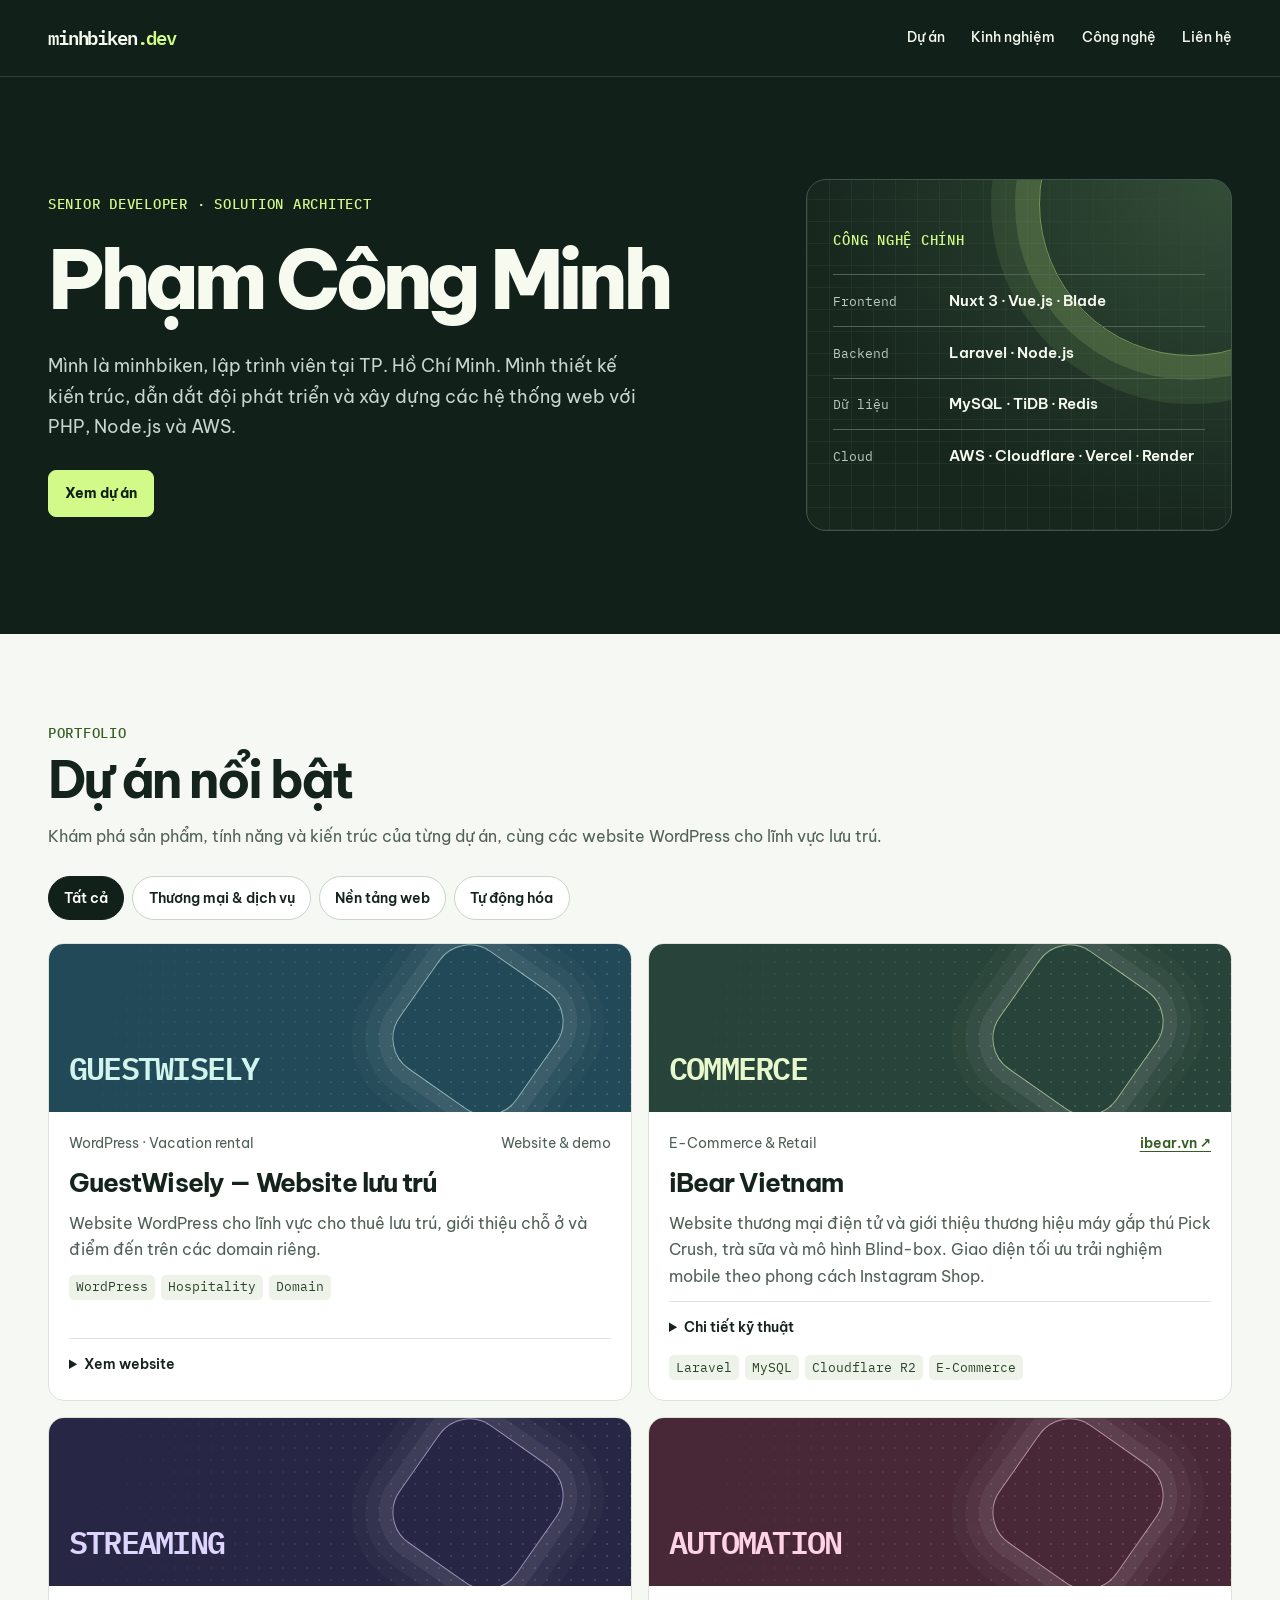
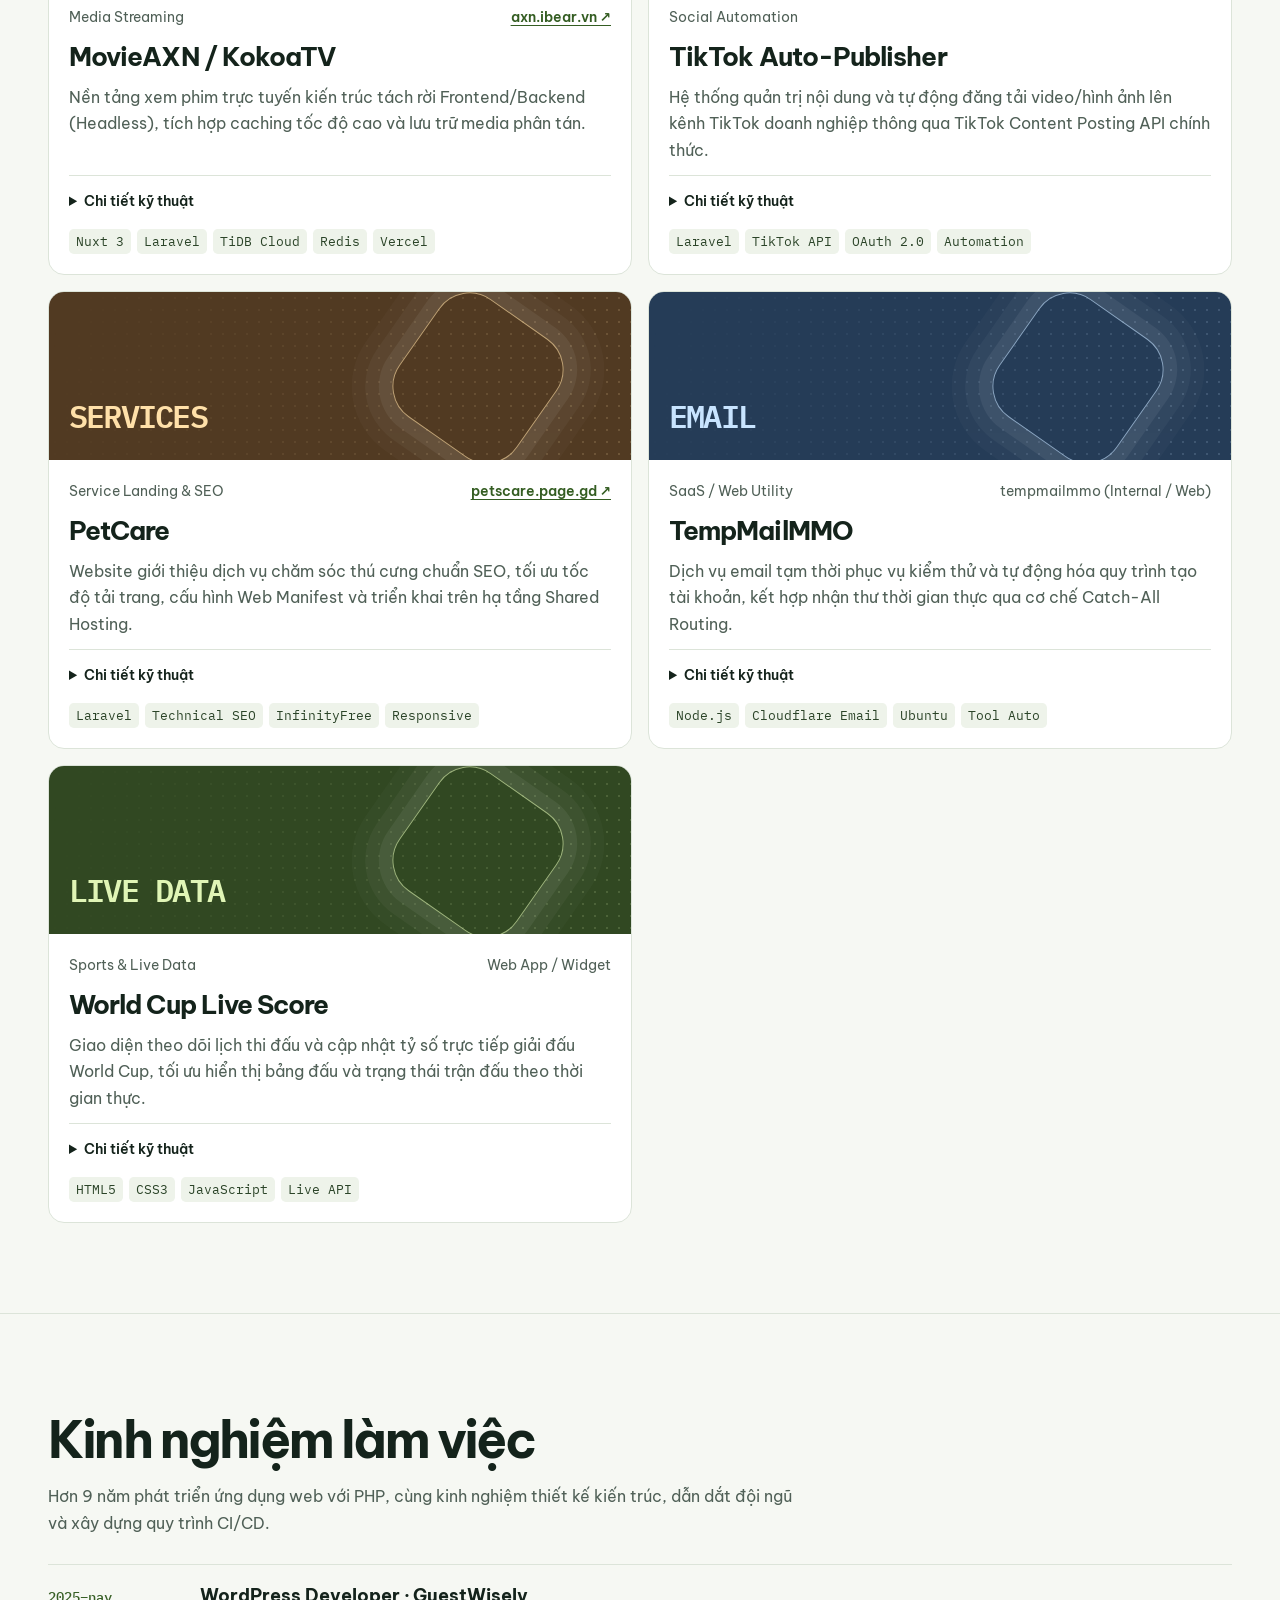
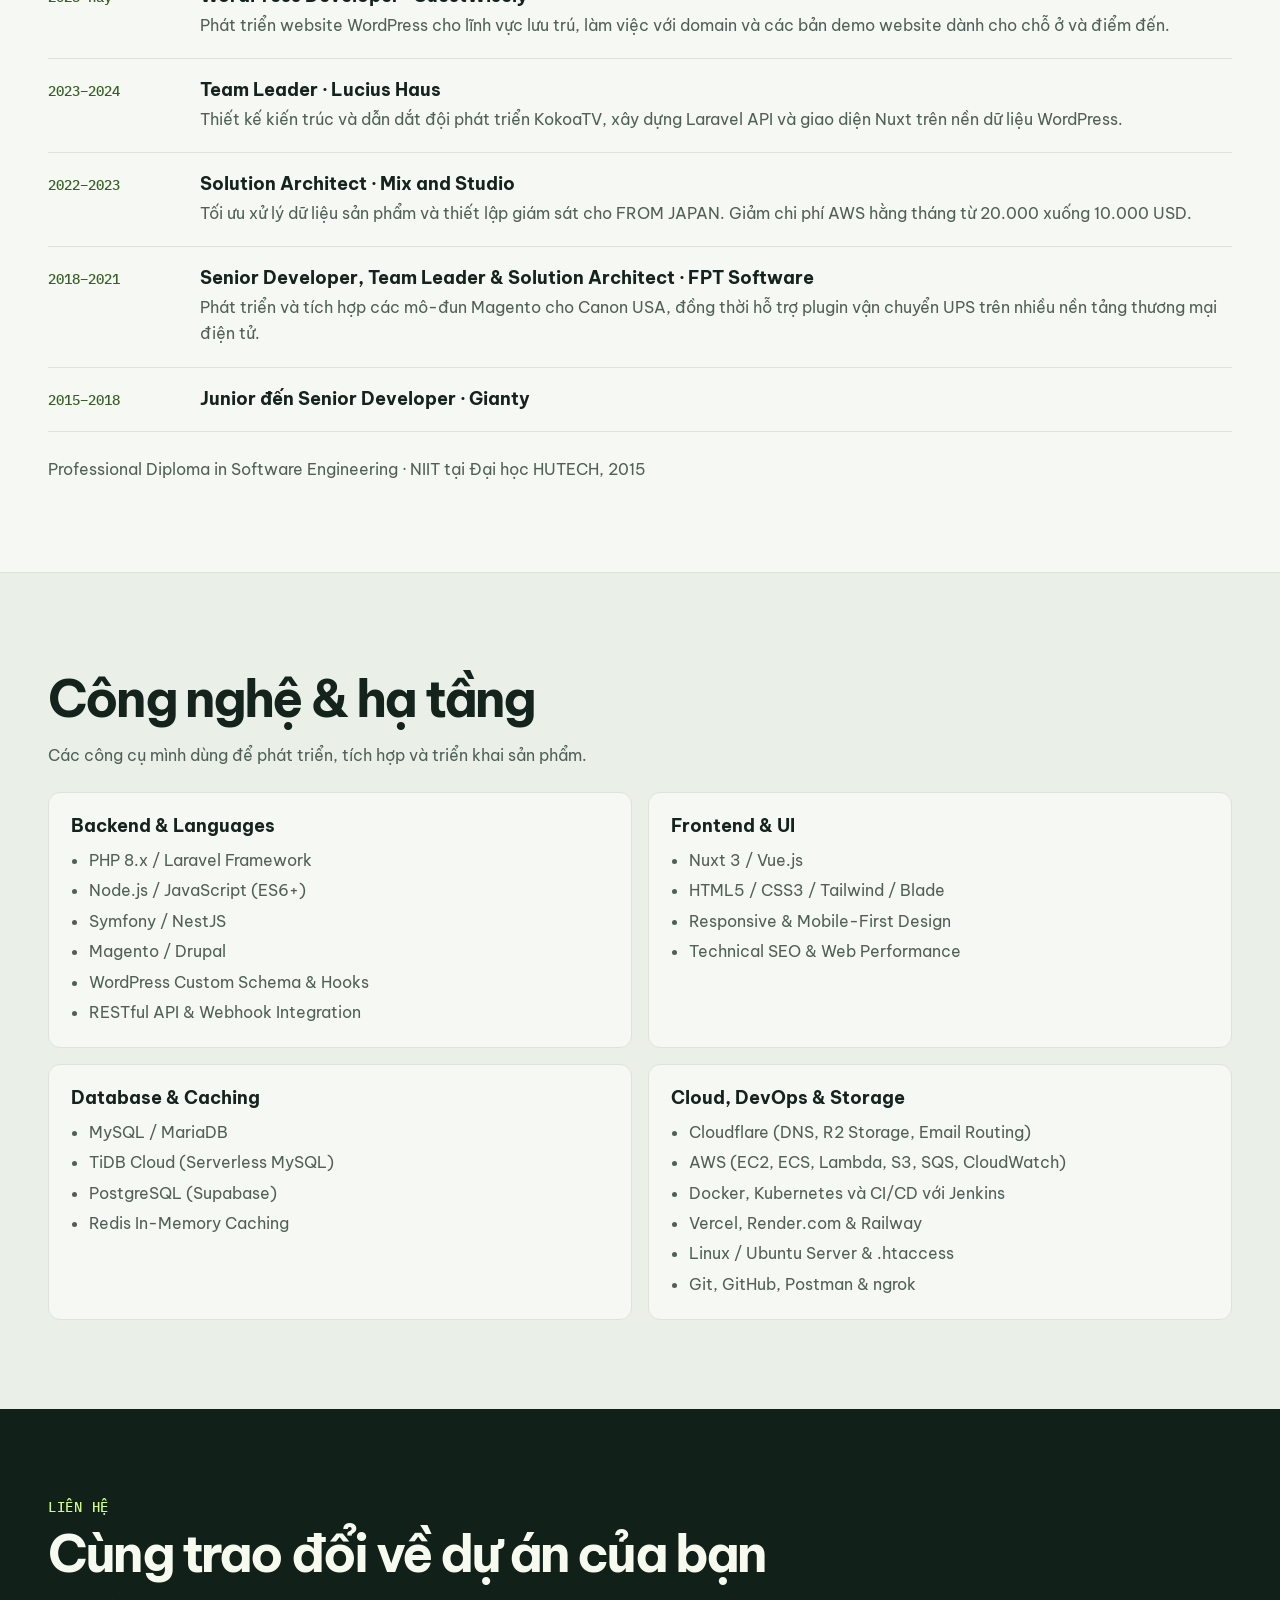
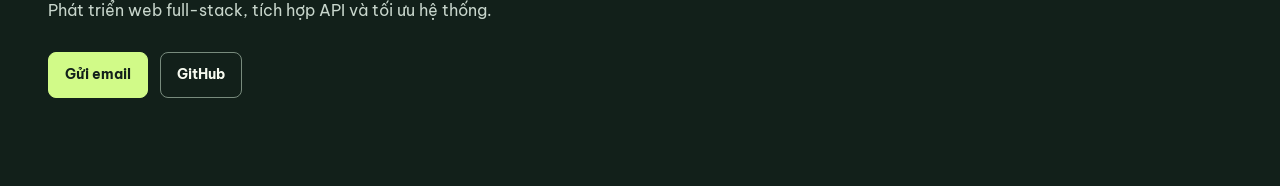
==== index.html @ c3be3b4d "Update portfolio content and project links" ====
<!doctype html>
<html lang="vi">
<head>
  <meta charset="utf-8">
  <meta name="viewport" content="width=device-width, initial-scale=1">
  <meta name="description" content="Portfolio và CV của Phạm Công Minh, Senior Developer và Solution Architect tại TP. Hồ Chí Minh.">
  <meta name="theme-color" content="#12201a">
  <title>Phạm Công Minh — Senior Developer &amp; Solution Architect</title>
  <link rel="preconnect" href="https://fonts.googleapis.com">
  <link rel="preconnect" href="https://fonts.gstatic.com" crossorigin>
  <link href="https://fonts.googleapis.com/css2?family=Be+Vietnam+Pro:wght@400;500;600;700;800&amp;family=IBM+Plex+Mono:wght@400;500;600&amp;display=swap" rel="stylesheet">
  <style>
    :root {
      color-scheme: light;
      --ink: #14231b;
      --muted: #506057;
      --paper: #f6f8f3;
      --line: #dce4d9;
      --dark: #12201a;
      --accent: #d1fa88;
      --mono: "IBM Plex Mono", monospace;
    }
    *, *::before, *::after { box-sizing: border-box; }
    body { margin: 0; color: var(--ink); background: var(--paper); font: 1rem/1.65 "Be Vietnam Pro", system-ui, sans-serif; }
    a { color: inherit; text-underline-offset: .25em; }
    a:hover { text-decoration-thickness: 2px; }
    :focus-visible { outline: 3px solid #477917; outline-offset: 4px; }
    [hidden] { display: none !important; }
    h1, h2, h3, p { margin: 0; }
    h1, h2, h3 { line-height: 1.18; }
    .wrap { width: min(100% - 3rem, 74rem); margin-inline: auto; }
    .skip { position: absolute; z-index: 3; top: .5rem; left: .5rem; padding: .6rem 1rem; background: white; transform: translateY(-160%); }
    .skip:focus { transform: none; }
    .site-header, .hero, .footer { color: #f6faef; background: var(--dark); }
    .site-header { border-bottom: 1px solid #304138; }
    .nav-row, nav, .actions { display: flex; align-items: center; gap: .75rem 1.65rem; flex-wrap: wrap; }
    .nav-row { justify-content: space-between; min-height: 4.75rem; padding-block: .7rem; }
    .brand { font: 600 1.2rem var(--mono); text-decoration: none; letter-spacing: -.06em; }
    .brand span, .eyebrow, .hero h1 em { color: var(--accent); }
    nav a { font-size: .9rem; font-weight: 500; text-decoration: none; }
    nav a:hover { color: var(--accent); }
    .hero-grid { display: grid; grid-template-columns: minmax(0, 1.25fr) minmax(0, .75fr); gap: 3rem; align-items: center; padding-block: clamp(4rem, 8vw, 7.5rem); }
    .eyebrow, .section-kicker { font: 500 .85rem/1.5 var(--mono); letter-spacing: .055em; text-transform: uppercase; }
    h1 { margin: 1rem 0 1.5rem; font-size: clamp(2.8rem, 6.4vw, 5.4rem); letter-spacing: -.065em; font-weight: 800; }
    .hero h1 em { font-style: normal; }
    .intro { max-width: 37rem; color: #c8d6cc; font-size: clamp(1rem, 2vw, 1.15rem); }
    .actions { margin-top: 1.75rem; gap: .75rem; }
    .button { display: inline-flex; align-items: center; min-height: 2.9rem; padding: .55rem 1rem; border: 1px solid #788b7d; border-radius: .5rem; font-size: .9rem; font-weight: 700; text-decoration: none; }
    .button:hover { border-color: var(--accent); color: var(--accent); }
    .button.primary { background: var(--accent); border-color: var(--accent); color: var(--dark); }
    .button.primary:hover { background: #e2ffaf; }
    .system { position: relative; overflow: hidden; display: grid; align-content: center; min-height: 22rem; padding: 1.65rem; border: 1px solid #42554a; border-radius: 1.25rem; background: radial-gradient(ellipse at 100% 0%, #334d38, transparent 70%), repeating-linear-gradient(0deg, #34473c55 0 1px, transparent 1px 22px), repeating-linear-gradient(90deg, #34473c55 0 1px, transparent 1px 22px), #17271e; }
    .system::before { content: ""; position: absolute; width: 19rem; height: 19rem; top: -8rem; right: -7rem; border: 1px solid #cffa8877; border-radius: 50%; box-shadow: 0 0 0 1.5rem #cffa8821, 0 0 0 3rem #cffa8815; }
    .system > * { position: relative; }
    .system dl { margin: 1.5rem 0 0; }
    .system dl div { display: grid; grid-template-columns: 6.5rem 1fr; gap: .75rem; padding: .8rem 0; border-top: 1px solid #526458; align-items: baseline; }
    .system dt { color: #b8cbbd; font: .82rem var(--mono); }
    .system dd { margin: 0; font-weight: 600; font-size: .95rem; }
    .section { padding-block: clamp(3.75rem, 7vw, 6.25rem); }
    .section-kicker { color: #375f25; }
    h2 { margin: .4rem 0 .8rem; font-size: clamp(2rem, 4vw, 3.5rem); letter-spacing: -.055em; }
    .section-intro, .project-desc { color: var(--muted); }
    .filters { display: flex; gap: .5rem; flex-wrap: wrap; margin: 1.65rem 0 1.45rem; }
    .filters button { min-height: 2.75rem; font-family: inherit; font-size: .875rem; font-weight: 600; padding: .5rem .95rem; background: #fff; color: var(--ink); border: 1px solid #c9d5c6; border-radius: 99rem; cursor: pointer; }
    .filters button:hover { border-color: #477917; }
    .filters button[aria-pressed="true"] { background: var(--dark); border-color: var(--dark); color: white; }
    .projects-grid, .stack-grid { display: grid; grid-template-columns: repeat(2, minmax(0, 1fr)); gap: 1rem; }
    .project-card { display: flex; flex-direction: column; overflow: hidden; border: 1px solid var(--line); border-radius: 1rem; background: #fff; }
    .project-cover { position: relative; display: flex; align-items: end; isolation: isolate; overflow: hidden; min-height: clamp(6rem, 14vw, 10.5rem); padding: 1.25rem; color: var(--cover-text, #e7f8cd); background: var(--cover-bg, #284339); }
    .project-cover::before { content: ""; position: absolute; z-index: -1; inset: 0; opacity: .17; background-image: radial-gradient(currentColor 1px, transparent 1px); background-size: 12px 12px; mask-image: linear-gradient(100deg, transparent, black); }
    .project-cover span { font: 600 clamp(1.1rem, 3vw, 2rem) var(--mono); letter-spacing: -.055em; }
    .project-cover i { position: absolute; z-index: -1; top: 8%; right: 14%; width: 9em; aspect-ratio: 1; opacity: .62; border: 1px solid currentColor; border-radius: 26%; transform: rotate(35deg); box-shadow: 0 0 0 .85rem #ffffff19, 0 0 0 1.7rem #ffffff10, 0 0 0 2.55rem #ffffff0a; }
    .cover-2 { --cover-bg: #272644; --cover-text: #ded5ff; }
    .cover-3 { --cover-bg: #174b4d; --cover-text: #c0f3ee; }
    .cover-4 { --cover-bg: #482837; --cover-text: #ffd3e4; }
    .cover-5 { --cover-bg: #513a22; --cover-text: #ffe0a9; }
    .cover-6 { --cover-bg: #253c57; --cover-text: #c8e4ff; }
    .cover-7 { --cover-bg: #314822; --cover-text: #e0f5b6; }
    .cover-8 { --cover-bg: #224957; --cover-text: #d1f4ed; }
    .project-body { display: flex; flex-direction: column; align-items: start; gap: .75rem; flex: 1; width: 100%; padding: 1.25rem; }
    .card-top { display: flex; flex-wrap: wrap; justify-content: space-between; gap: .35rem 1rem; width: 100%; }
    .category-tag, .domain-link, .domain-badge { font-size: .85rem; overflow-wrap: anywhere; }
    .category-tag { color: var(--muted); }
    .domain-link { color: #345d22; font-weight: 600; }
    .domain-badge { color: var(--muted); }
    .project-body h3 { font-size: clamp(1.3rem, 2.5vw, 1.65rem); letter-spacing: -.035em; }
    details { width: 100%; margin-top: auto; border-top: 1px solid var(--line); padding-top: .7rem; }
    summary { width: fit-content; padding-block: .2rem; cursor: pointer; font-size: .9rem; font-weight: 600; }
    .meta-table { margin-block: .5rem; display: grid; gap: .35rem; }
    .meta-row { display: grid; grid-template-columns: minmax(6rem, .85fr) 1.5fr; gap: .6rem; font-size: .875rem; }
    .meta-label { color: var(--muted); }
    .tech-pills { display: flex; flex-wrap: wrap; gap: .35rem; }
    .tech-pills span { border-radius: .3rem; background: #eef3ea; color: #2b4428; padding: .2rem .45rem; font: .8rem/1.45 var(--mono); }
    .stack-section { background: #eaf0e7; border-top: 1px solid var(--line); }
    .stack-grid { margin-top: 1.5rem; }
    .stack-box { background: var(--paper); border: 1px solid var(--line); border-radius: .75rem; padding: 1.35rem; }
    .stack-box h3 { font-size: 1.15rem; }
    .stack-box ul { margin: .65rem 0 0; padding-left: 1.15rem; color: var(--muted); }
    .stack-box li + li { margin-top: .25rem; }
    .experience { border-top: 1px solid var(--line); }
    .experience .section-intro { max-width: 47rem; }
    .experience-list { list-style: none; padding: 0; margin: 1.75rem 0 0; border-top: 1px solid var(--line); }
    .experience-list li { display: grid; grid-template-columns: 8rem minmax(0, 1fr); gap: .35rem 1.5rem; padding: 1.25rem 0; border-bottom: 1px solid var(--line); }
    .experience-period { color: #375f25; font: 500 .9rem/1.6 var(--mono); }
    .experience-list h3 { font-size: 1.12rem; }
    .experience-list p { margin-top: .35rem; color: var(--muted); }
    .education { margin-top: 1.5rem; color: var(--muted); }
    .footer .wrap { padding-block: clamp(3rem, 7vw, 5.5rem); }
    .footer p:not(.eyebrow) { color: #c8d6cc; }
    .footer :focus-visible, .site-header :focus-visible, .hero :focus-visible { outline-color: var(--accent); }
    .sr-only { position: absolute; width: 1px; height: 1px; padding: 0; overflow: hidden; clip-path: inset(50%); white-space: nowrap; }
    @media (max-width: 52rem) {
      .hero-grid { grid-template-columns: 1fr; gap: 2rem; }
      .system { min-height: 0; }
    }
    @media (max-width: 43rem) {
      .wrap { width: calc(100% - 2rem); }
      .projects-grid, .stack-grid { grid-template-columns: 1fr; }
      .nav-row, nav { gap: .5rem 1rem; }
      .experience-list li { grid-template-columns: 1fr; }
    }
  </style>
</head>
<body>
  <a class="skip" href="#main">Đến nội dung chính</a>
  <header class="site-header">
    <div class="wrap nav-row">
      <a class="brand" href="#top" aria-label="minhbiken.dev, đầu trang">minhbiken<span>.dev</span></a>
      <nav aria-label="Điều hướng chính">
        <a href="#projects">Dự án</a>
        <a href="#experience">Kinh nghiệm</a>
        <a href="#stack">Công nghệ</a>
        <a href="#contact">Liên hệ</a>
      </nav>
    </div>
  </header>
  <main id="main">
    <section class="hero" id="top" aria-labelledby="intro-title">
      <div class="wrap hero-grid">
        <div>
          <p class="eyebrow">Senior Developer · Solution Architect</p>
          <h1 id="intro-title">Phạm Công Minh</h1>
          <p class="intro">Mình là minhbiken, lập trình viên tại TP. Hồ Chí Minh. Mình thiết kế kiến trúc, dẫn dắt đội phát triển và xây dựng các hệ thống web với PHP, Node.js và AWS.</p>
          <div class="actions">
            <a class="button primary" href="#projects">Xem dự án</a>
          </div>
        </div>
        <aside class="system" aria-label="Công nghệ chính">
          <p class="eyebrow">Công nghệ chính</p>
          <dl>
            <div><dt>Frontend</dt><dd>Nuxt 3 · Vue.js · Blade</dd></div>
            <div><dt>Backend</dt><dd>Laravel · Node.js</dd></div>
            <div><dt>Dữ liệu</dt><dd>MySQL · TiDB · Redis</dd></div>
            <div><dt>Cloud</dt><dd>AWS · Cloudflare · Vercel · Render</dd></div>
          </dl>
        </aside>
      </div>
    </section>
    <section class="wrap section" id="projects" aria-labelledby="projects-title">
      <p class="section-kicker">Portfolio</p>
      <h2 id="projects-title">Dự án nổi bật</h2>
      <p class="section-intro">Khám phá sản phẩm, tính năng và kiến trúc của từng dự án, cùng các website WordPress cho lĩnh vực lưu trú.</p>
      <div class="filters" role="group" aria-label="Lọc dự án" hidden>
        <button type="button" data-filter="all" aria-pressed="true">Tất cả</button>
        <button type="button" data-filter="ecommerce" aria-pressed="false">Thương mại &amp; dịch vụ</button>
        <button type="button" data-filter="platform" aria-pressed="false">Nền tảng web</button>
        <button type="button" data-filter="tool" aria-pressed="false">Tự động hóa</button>
      </div>
      <p class="sr-only" role="status" id="filter-status"></p>
      <div class="projects-grid">
        <article class="project-card" data-category="platform">
          <div class="project-cover cover-8" aria-hidden="true"><span>GUESTWISELY</span><i></i></div>
          <div class="project-body">
            <div class="card-top">
              <span class="category-tag">WordPress · Vacation rental</span>
              <span class="domain-badge">Website &amp; demo</span>
            </div>
            <h3>GuestWisely — Website lưu trú</h3>
            <p class="project-desc">Website WordPress cho lĩnh vực cho thuê lưu trú, giới thiệu chỗ ở và điểm đến trên các domain riêng.</p>
            <div class="tech-pills"><span>WordPress</span><span>Hospitality</span><span>Domain</span></div>
            <details>
              <summary>Xem website</summary>
              <ul>
                <li><a href="https://caribbeanparadisehomes.com/" target="_blank" rel="noopener noreferrer">Caribbean Paradise Homes</a></li>
                <li><a href="https://demo.aurora.guestwisely.io/" target="_blank" rel="noopener noreferrer">Aurora</a></li>
                <li><a href="https://demo.laguna.guestwisely.io/" target="_blank" rel="noopener noreferrer">Laguna</a></li>
                <li><a href="https://almarinavillas.com/" target="_blank" rel="noopener noreferrer">Almarina Villas</a></li>
              </ul>
            </details>
          </div>
        </article>
<article class="project-card" data-category="ecommerce">
<div class="project-cover cover-1" aria-hidden="true"><span>COMMERCE</span><i></i></div>
<div class="project-body">
            <div class="card-top">
              <span class="category-tag">E-Commerce &amp; Retail</span>
              <a href="https://ibear.vn" target="_blank" rel="noopener" class="domain-link">
                ibear.vn ↗
              </a>
            </div>
            <h3>iBear Vietnam</h3>
            <p class="project-desc">
              Website thương mại điện tử và giới thiệu thương hiệu máy gắp thú Pick Crush, trà sữa và mô hình Blind-box. Giao diện tối ưu trải nghiệm mobile theo phong cách Instagram Shop.
            </p>
            <details><summary>Chi tiết kỹ thuật</summary><div class="meta-table">
              <div class="meta-row">
                <span class="meta-label">Ngôn ngữ / FW:</span>
                <span class="meta-val">PHP, Laravel, Blade, HTML/CSS/JS</span>
              </div>
              <div class="meta-row">
                <span class="meta-label">Database:</span>
                <span class="meta-val">MySQL</span>
              </div>
              <div class="meta-row">
                <span class="meta-label">Platform / Infra:</span>
                <span class="meta-val">Cloudflare DNS &amp; R2 Storage</span>
              </div>
            </div></details><div class="tech-pills">
              <span>Laravel</span>
              <span>MySQL</span>
              <span>Cloudflare R2</span>
              <span>E-Commerce</span>
            </div>
          </div></article>
<article class="project-card" data-category="platform">
<div class="project-cover cover-2" aria-hidden="true"><span>STREAMING</span><i></i></div>
<div class="project-body">
            <div class="card-top">
              <span class="category-tag">Media Streaming</span>
              <a href="https://axn.ibear.vn/" target="_blank" rel="noopener noreferrer" class="domain-link">
                axn.ibear.vn ↗
              </a>
            </div>
            <h3>MovieAXN / KokoaTV</h3>
            <p class="project-desc">
              Nền tảng xem phim trực tuyến kiến trúc tách rời Frontend/Backend (Headless), tích hợp caching tốc độ cao và lưu trữ media phân tán.
            </p>
            <details><summary>Chi tiết kỹ thuật</summary><div class="meta-table">
              <div class="meta-row">
                <span class="meta-label">Frontend:</span>
                <span class="meta-val">Nuxt 3 (Vue.js), Node.js</span>
              </div>
              <div class="meta-row">
                <span class="meta-label">Backend &amp; DB:</span>
                <span class="meta-val">Laravel API, TiDB Serverless MySQL, Redis</span>
              </div>
              <div class="meta-row">
                <span class="meta-label">Platform / Infra:</span>
                <span class="meta-val">Vercel, Render.com, Cloudflare R2</span>
              </div>
            </div></details><div class="tech-pills">
              <span>Nuxt 3</span>
              <span>Laravel</span>
              <span>TiDB Cloud</span>
              <span>Redis</span>
              <span>Vercel</span>
            </div>
          </div></article>
<article class="project-card" data-category="tool">
<div class="project-cover cover-4" aria-hidden="true"><span>AUTOMATION</span><i></i></div>
<div class="project-body">
            <div class="card-top">
              <span class="category-tag">Social Automation</span>
            </div>
            <h3>TikTok Auto-Publisher</h3>
            <p class="project-desc">
              Hệ thống quản trị nội dung và tự động đăng tải video/hình ảnh lên kênh TikTok doanh nghiệp thông qua TikTok Content Posting API chính thức.
            </p>
            <details><summary>Chi tiết kỹ thuật</summary><div class="meta-table">
              <div class="meta-row">
                <span class="meta-label">Ngôn ngữ / FW:</span>
                <span class="meta-val">PHP, Laravel, REST API</span>
              </div>
              <div class="meta-row">
                <span class="meta-label">Tích hợp API:</span>
                <span class="meta-val">TikTok Content Posting API, OAuth 2.0</span>
              </div>
              <div class="meta-row">
                <span class="meta-label">Platform / Infra:</span>
                <span class="meta-val">Cloudflare Subdomain &amp; R2 CDN</span>
              </div>
            </div></details><div class="tech-pills">
              <span>Laravel</span>
              <span>TikTok API</span>
              <span>OAuth 2.0</span>
              <span>Automation</span>
            </div>
          </div></article>
<article class="project-card" data-category="ecommerce">
<div class="project-cover cover-5" aria-hidden="true"><span>SERVICES</span><i></i></div>
<div class="project-body">
            <div class="card-top">
              <span class="category-tag">Service Landing &amp; SEO</span>
              <a href="https://petscare.page.gd" target="_blank" rel="noopener" class="domain-link">
                petscare.page.gd ↗
              </a>
            </div>
            <h3>PetCare</h3>
            <p class="project-desc">
              Website giới thiệu dịch vụ chăm sóc thú cưng chuẩn SEO, tối ưu tốc độ tải trang, cấu hình Web Manifest và triển khai trên hạ tầng Shared Hosting.
            </p>
            <details><summary>Chi tiết kỹ thuật</summary><div class="meta-table">
              <div class="meta-row">
                <span class="meta-label">Ngôn ngữ / FW:</span>
                <span class="meta-val">PHP, Laravel, Blade, CSS3</span>
              </div>
              <div class="meta-row">
                <span class="meta-label">Tối ưu hóa:</span>
                <span class="meta-val">Technical SEO, .htaccess Rewrite, PWA Manifest</span>
              </div>
              <div class="meta-row">
                <span class="meta-label">Platform / Infra:</span>
                <span class="meta-val">InfinityFree Hosting, Cloudflare</span>
              </div>
            </div></details><div class="tech-pills">
              <span>Laravel</span>
              <span>Technical SEO</span>
              <span>InfinityFree</span>
              <span>Responsive</span>
            </div>
          </div></article>
<article class="project-card" data-category="tool">
<div class="project-cover cover-6" aria-hidden="true"><span>EMAIL</span><i></i></div>
<div class="project-body">
            <div class="card-top">
              <span class="category-tag">SaaS / Web Utility</span>
              <span class="domain-badge">tempmailmmo (Internal / Web)</span>
            </div>
            <h3>TempMailMMO</h3>
            <p class="project-desc">
              Dịch vụ email tạm thời phục vụ kiểm thử và tự động hóa quy trình tạo tài khoản, kết hợp nhận thư thời gian thực qua cơ chế Catch-All Routing.
            </p>
            <details><summary>Chi tiết kỹ thuật</summary><div class="meta-table">
              <div class="meta-row">
                <span class="meta-label">Ngôn ngữ / FW:</span>
                <span class="meta-val">Node.js, JavaScript, HTML/CSS</span>
              </div>
              <div class="meta-row">
                <span class="meta-label">Mail Infra:</span>
                <span class="meta-val">Cloudflare Email Routing (Catch-all)</span>
              </div>
              <div class="meta-row">
                <span class="meta-label">Môi trường:</span>
                <span class="meta-val">Ubuntu Server, Automated Workers</span>
              </div>
            </div></details><div class="tech-pills">
              <span>Node.js</span>
              <span>Cloudflare Email</span>
              <span>Ubuntu</span>
              <span>Tool Auto</span>
            </div>
          </div></article>
<article class="project-card" data-category="platform">
<div class="project-cover cover-7" aria-hidden="true"><span>LIVE DATA</span><i></i></div>
<div class="project-body">
            <div class="card-top">
              <span class="category-tag">Sports &amp; Live Data</span>
              <span class="domain-badge">Web App / Widget</span>
            </div>
            <h3>World Cup Live Score</h3>
            <p class="project-desc">
              Giao diện theo dõi lịch thi đấu và cập nhật tỷ số trực tiếp giải đấu World Cup, tối ưu hiển thị bảng đấu và trạng thái trận đấu theo thời gian thực.
            </p>
            <details><summary>Chi tiết kỹ thuật</summary><div class="meta-table">
              <div class="meta-row">
                <span class="meta-label">Ngôn ngữ / FW:</span>
                <span class="meta-val">HTML5, CSS3, Vanilla JavaScript</span>
              </div>
              <div class="meta-row">
                <span class="meta-label">Dữ liệu:</span>
                <span class="meta-val">RESTful Sports API, Local JSON Fallback</span>
              </div>
              <div class="meta-row">
                <span class="meta-label">Platform / Infra:</span>
                <span class="meta-val">Static Edge Hosting (Vercel / Cloudflare)</span>
              </div>
            </div></details><div class="tech-pills">
              <span>HTML5</span>
              <span>CSS3</span>
              <span>JavaScript</span>
              <span>Live API</span>
            </div>
          </div></article>
      </div>
    </section>
    <section class="experience" id="experience" aria-labelledby="experience-title">
      <div class="wrap section">
        <h2 id="experience-title">Kinh nghiệm làm việc</h2>
        <p class="section-intro">Hơn 9 năm phát triển ứng dụng web với PHP, cùng kinh nghiệm thiết kế kiến trúc, dẫn dắt đội ngũ và xây dựng quy trình CI/CD.</p>
        <ol class="experience-list">
          <li>
            <span class="experience-period">2025–nay</span>
            <div>
              <h3>WordPress Developer · GuestWisely</h3>
              <p>Phát triển website WordPress cho lĩnh vực lưu trú, làm việc với domain và các bản demo website dành cho chỗ ở và điểm đến.</p>
            </div>
          </li>
          <li>
            <span class="experience-period">2023–2024</span>
            <div>
              <h3>Team Leader · Lucius Haus</h3>
              <p>Thiết kế kiến trúc và dẫn dắt đội phát triển KokoaTV, xây dựng Laravel API và giao diện Nuxt trên nền dữ liệu WordPress.</p>
            </div>
          </li>
          <li>
            <span class="experience-period">2022–2023</span>
            <div>
              <h3>Solution Architect · Mix and Studio</h3>
              <p>Tối ưu xử lý dữ liệu sản phẩm và thiết lập giám sát cho FROM JAPAN. Giảm chi phí AWS hằng tháng từ 20.000 xuống 10.000 USD.</p>
            </div>
          </li>
          <li>
            <span class="experience-period">2018–2021</span>
            <div>
              <h3>Senior Developer, Team Leader &amp; Solution Architect · FPT Software</h3>
              <p>Phát triển và tích hợp các mô-đun Magento cho Canon USA, đồng thời hỗ trợ plugin vận chuyển UPS trên nhiều nền tảng thương mại điện tử.</p>
            </div>
          </li>
          <li>
            <span class="experience-period">2015–2018</span>
            <div>
              <h3>Junior đến Senior Developer · Gianty</h3>
            </div>
          </li>
        </ol>
        <p class="education">Professional Diploma in Software Engineering · NIIT tại Đại học HUTECH, 2015</p>
      </div>
    </section>
    <section class="section stack-section" id="stack" aria-labelledby="stack-title">
      <div class="wrap">
        <h2 id="stack-title">Công nghệ &amp; hạ tầng</h2>
        <p class="section-intro">Các công cụ mình dùng để phát triển, tích hợp và triển khai sản phẩm.</p>
<div class="stack-grid">
        <div class="stack-box">
          <h3>Backend &amp; Languages</h3>
          <ul>
            <li>PHP 8.x / Laravel Framework</li>
            <li>Node.js / JavaScript (ES6+)</li>
            <li>Symfony / NestJS</li>
            <li>Magento / Drupal</li>
            <li>WordPress Custom Schema &amp; Hooks</li>
            <li>RESTful API &amp; Webhook Integration</li>
          </ul>
        </div>

        <div class="stack-box">
          <h3>Frontend &amp; UI</h3>
          <ul>
            <li>Nuxt 3 / Vue.js</li>
            <li>HTML5 / CSS3 / Tailwind / Blade</li>
            <li>Responsive &amp; Mobile-First Design</li>
            <li>Technical SEO &amp; Web Performance</li>
          </ul>
        </div>

        <div class="stack-box">
          <h3>Database &amp; Caching</h3>
          <ul>
            <li>MySQL / MariaDB</li>
            <li>TiDB Cloud (Serverless MySQL)</li>
            <li>PostgreSQL (Supabase)</li>
            <li>Redis In-Memory Caching</li>
          </ul>
        </div>

        <div class="stack-box">
          <h3>Cloud, DevOps &amp; Storage</h3>
          <ul>
            <li>Cloudflare (DNS, R2 Storage, Email Routing)</li>
            <li>AWS (EC2, ECS, Lambda, S3, SQS, CloudWatch)</li>
            <li>Docker, Kubernetes và CI/CD với Jenkins</li>
            <li>Vercel, Render.com &amp; Railway</li>
            <li>Linux / Ubuntu Server &amp; .htaccess</li>
            <li>Git, GitHub, Postman &amp; ngrok</li>
          </ul>
        </div>
      </div>
      </div>
    </section>
  </main>
  <footer class="footer" id="contact">
    <div class="wrap">
      <p class="eyebrow">Liên hệ</p>
      <h2>Cùng trao đổi về dự án của bạn</h2>
      <p>Phát triển web full-stack, tích hợp API và tối ưu hệ thống.</p>
      <div class="actions">
        <a class="button primary" href="mailto:minhbiken14@gmail.com">Gửi email</a>
        <a class="button" href="https://github.com/bikencms" target="_blank" rel="noopener">GitHub</a>
      </div>
    </div>
  </footer>
  <script>
    const filters = document.querySelector('.filters');
    const filterButtons = filters.querySelectorAll('button');
    const projects = document.querySelectorAll('.project-card');
    const filterStatus = document.querySelector('#filter-status');

    filters.hidden = false;
    filters.addEventListener('click', (event) => {
      const selected = event.target.closest('button[data-filter]');
      if (!selected) return;

      filterButtons.forEach((button) => {
        button.setAttribute('aria-pressed', String(button === selected));
      });

      let visibleCount = 0;
      projects.forEach((project) => {
        project.hidden = selected.dataset.filter !== 'all'
          && project.dataset.category !== selected.dataset.filter;
        if (!project.hidden) visibleCount += 1;
      });
      filterStatus.textContent = selected.textContent + ' — ' + visibleCount + ' dự án';
    });
  </script>
</body>
</html>
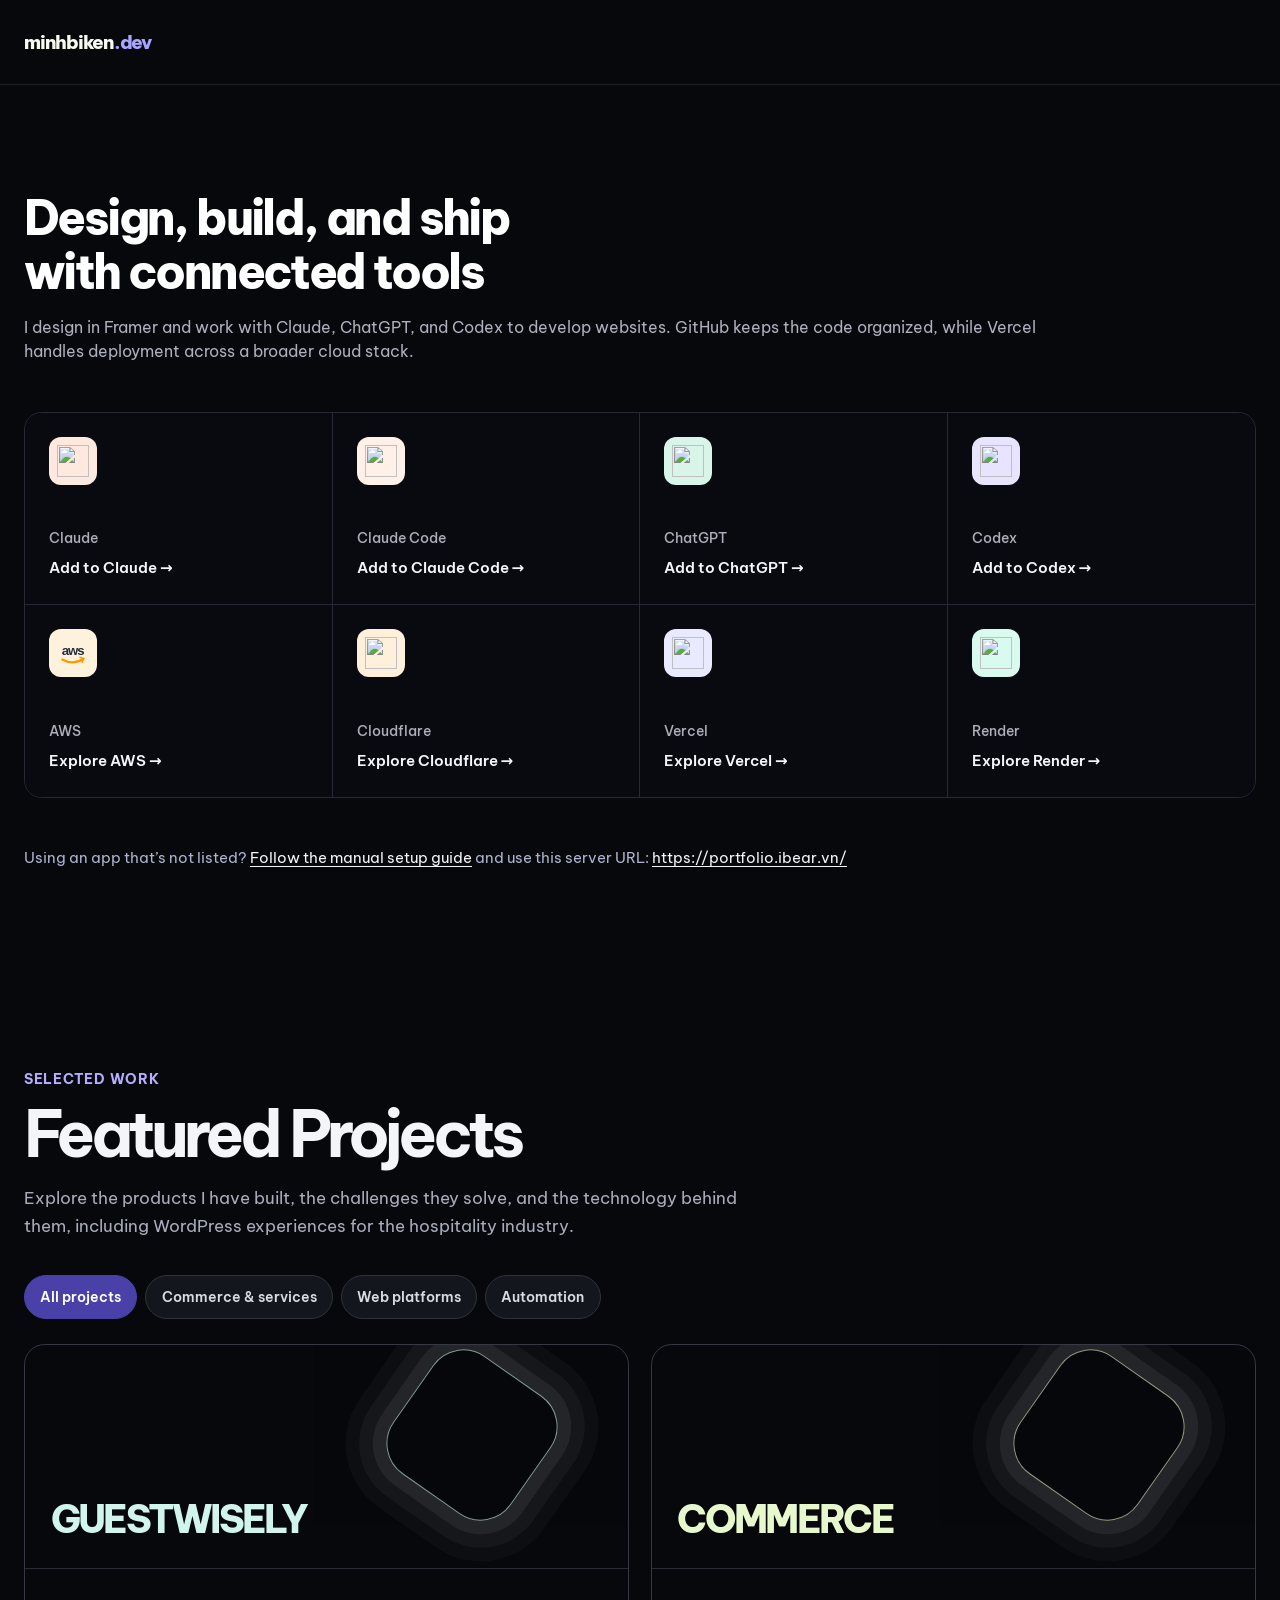
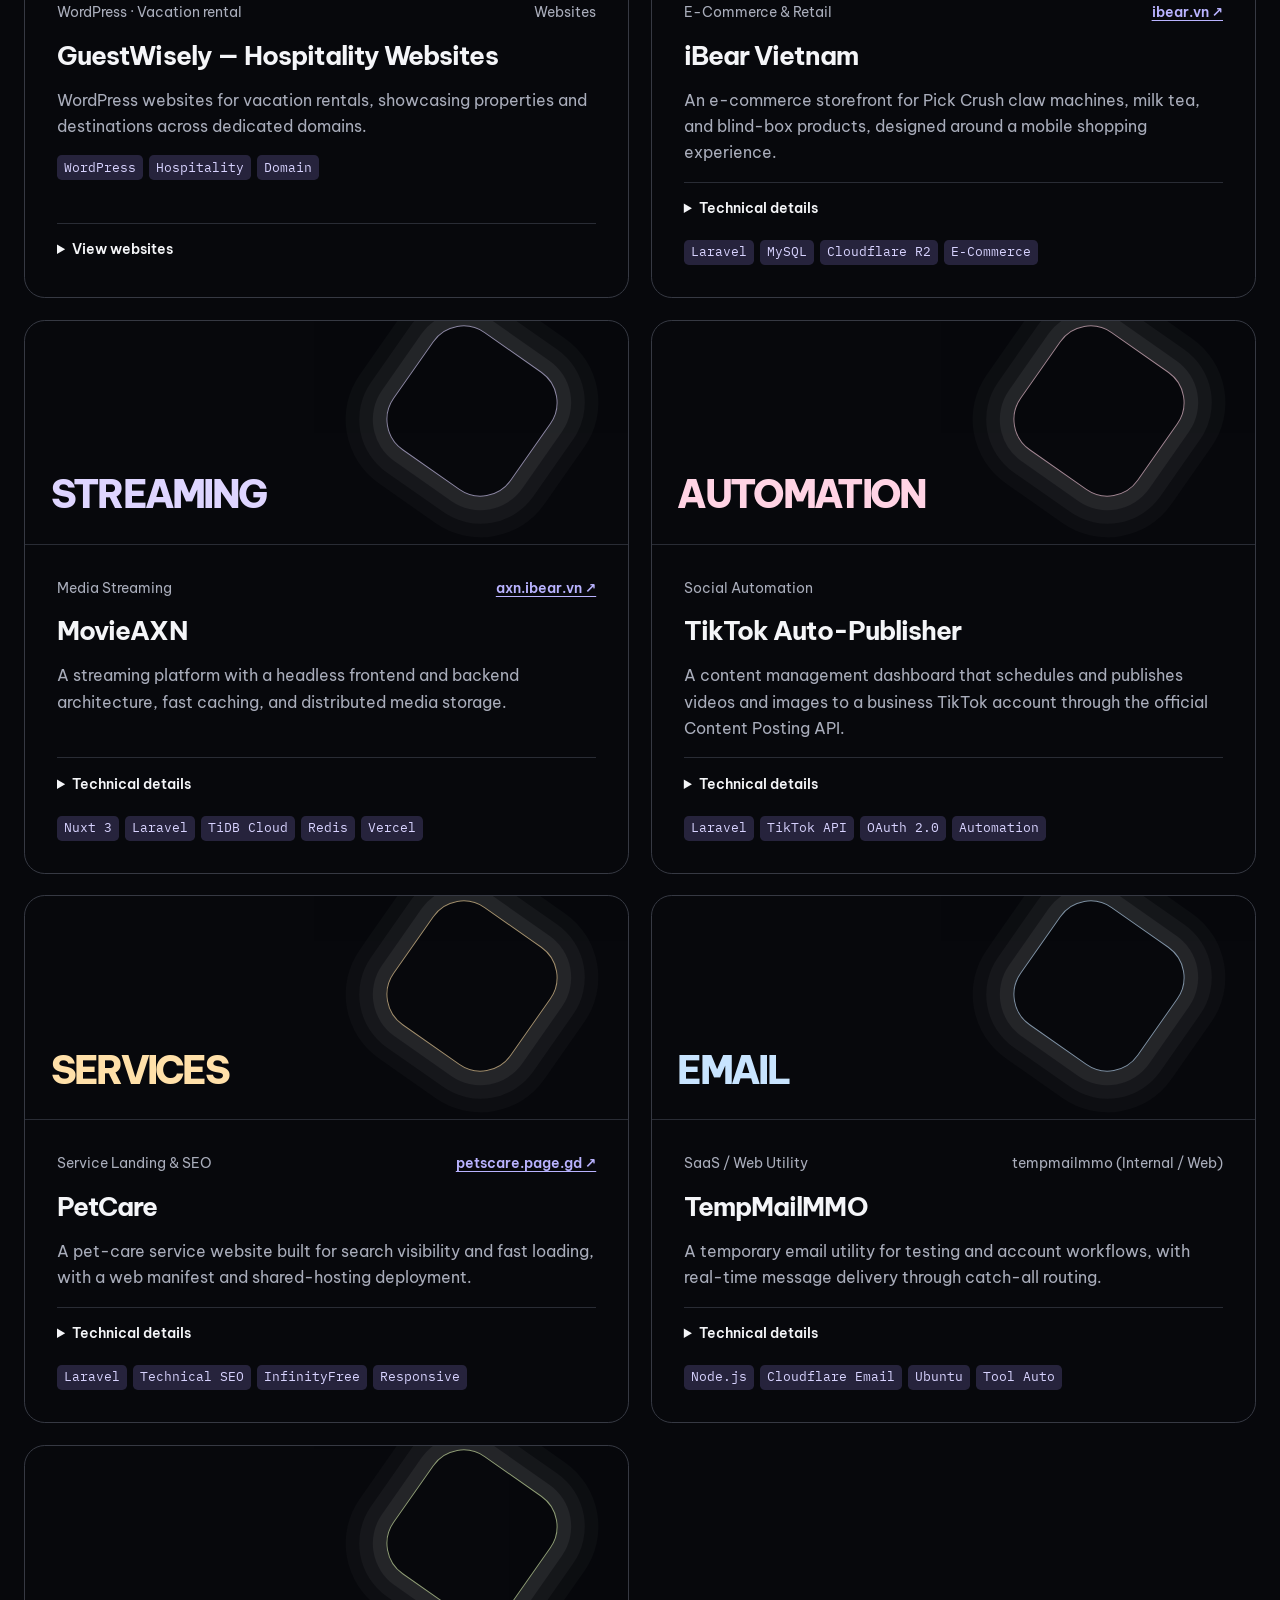
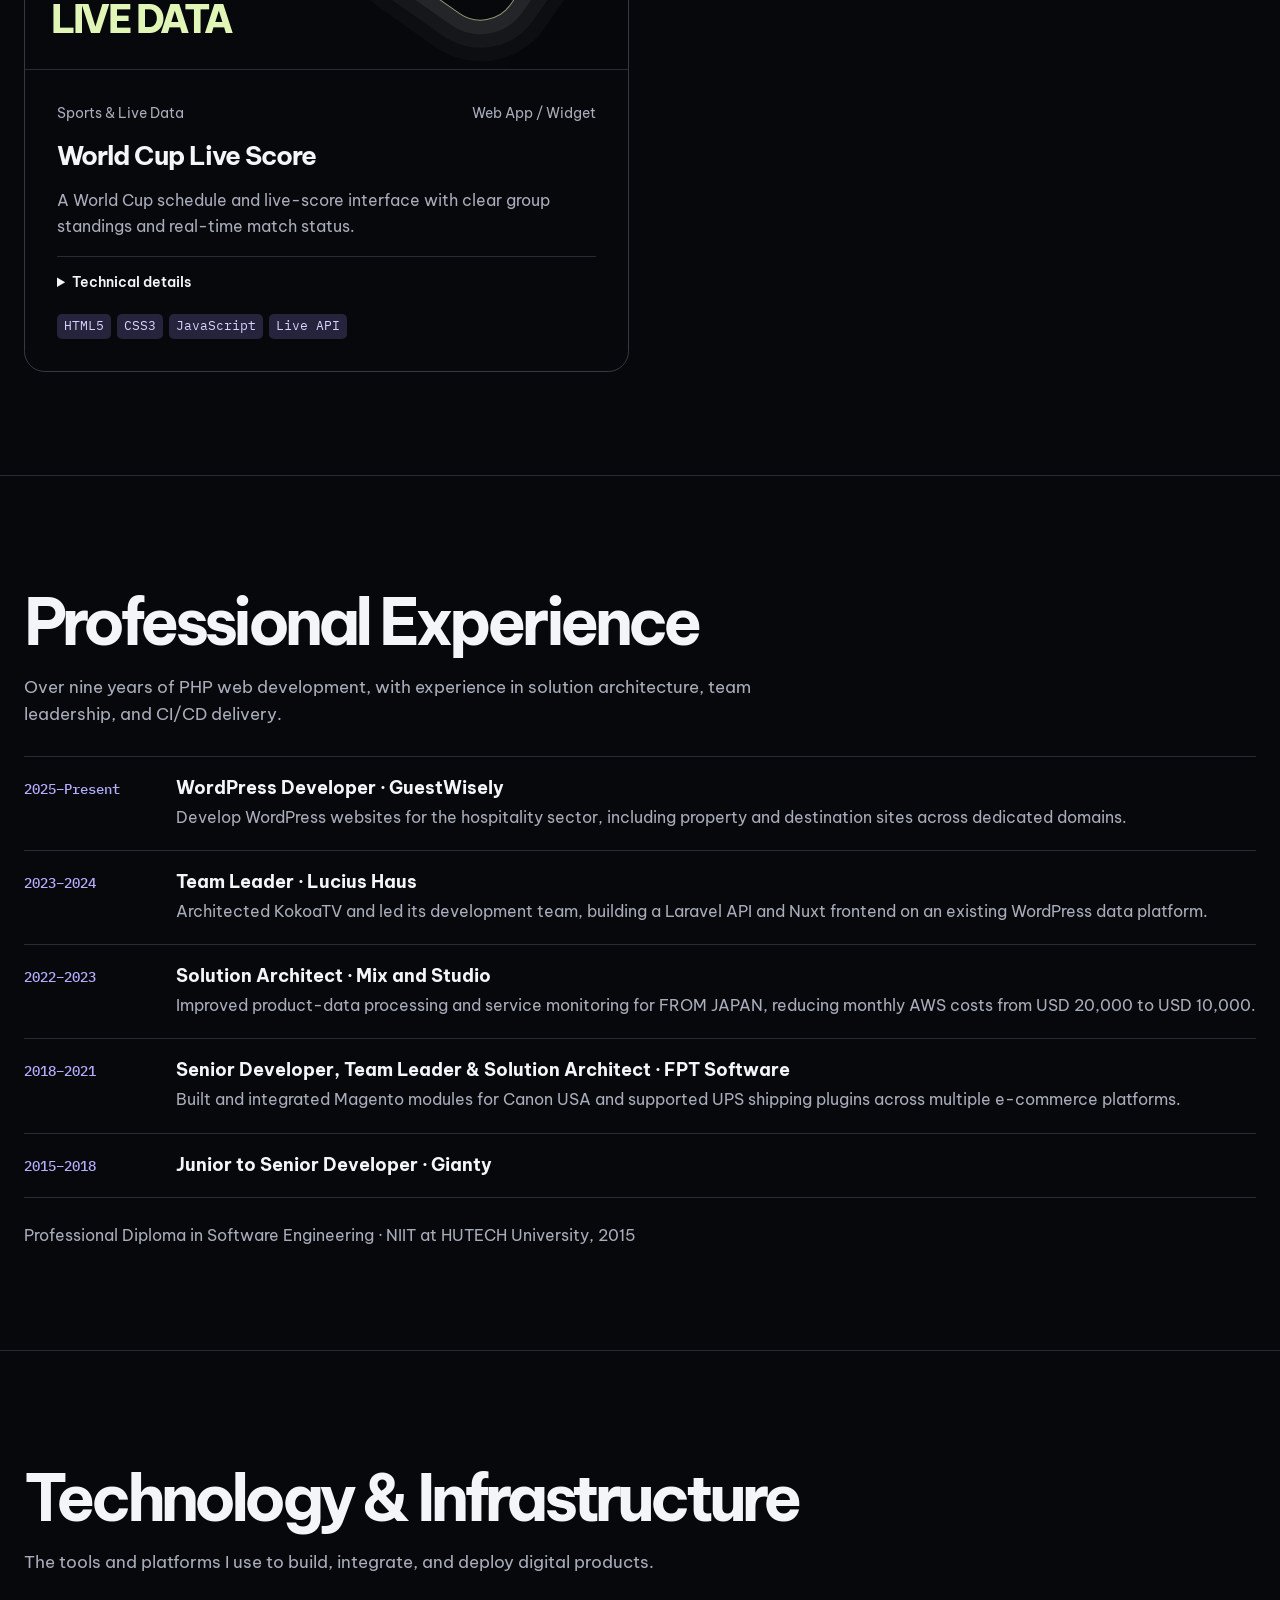
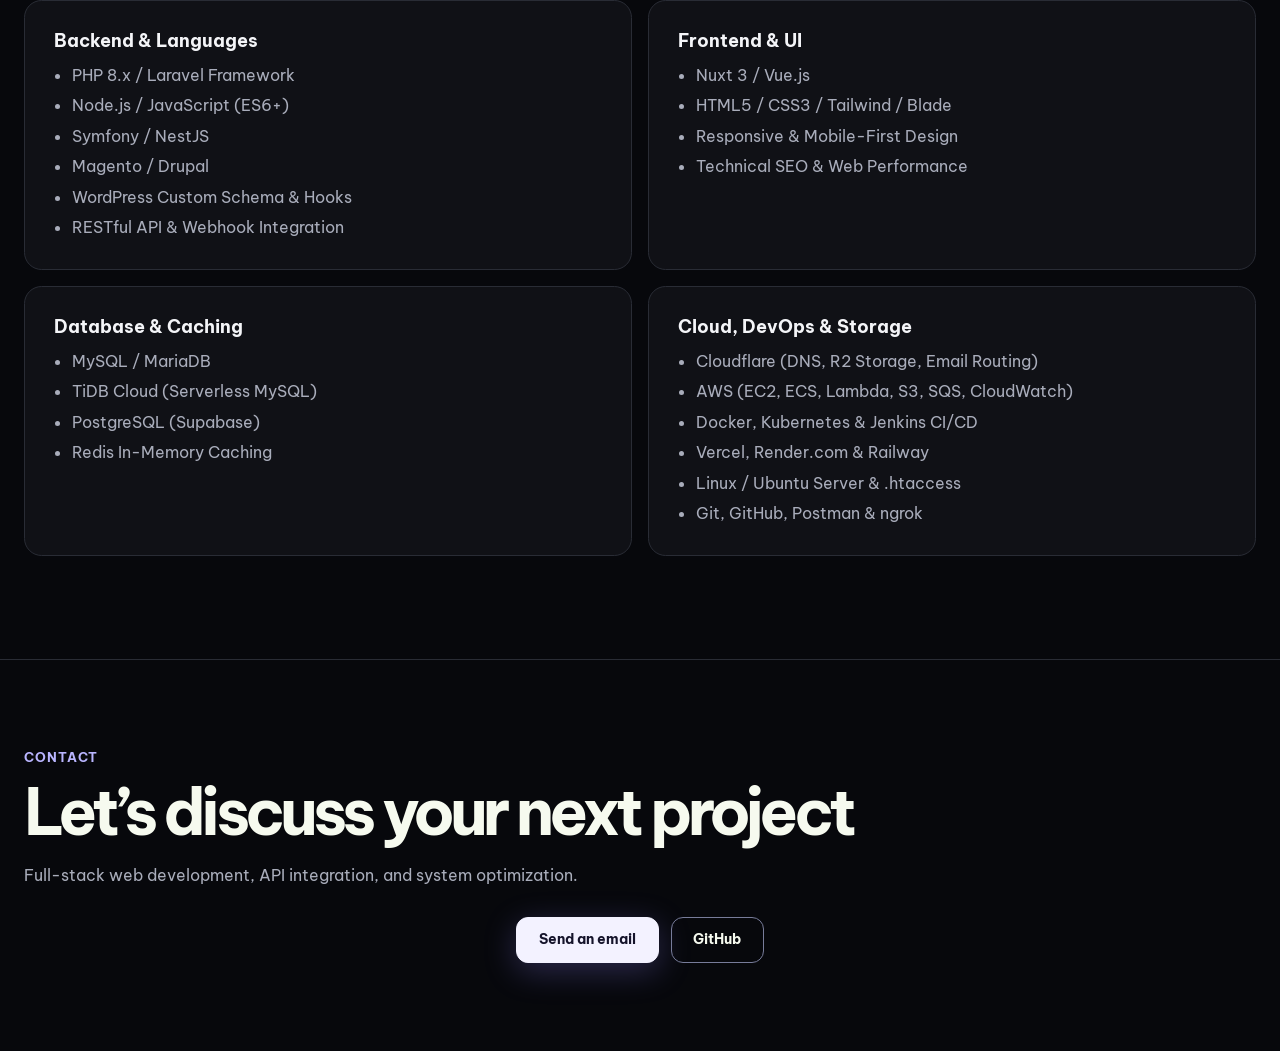
==== commit 762f076c: "new layout" ====
--- a/index.html
+++ b/index.html
@@ -1,11 +1,12 @@
 <!doctype html>
-<html lang="vi">
+<html lang="en">
 <head>
   <meta charset="utf-8">
   <meta name="viewport" content="width=device-width, initial-scale=1">
-  <meta name="description" content="Portfolio và CV của Phạm Công Minh, Senior Developer và Solution Architect tại TP. Hồ Chí Minh.">
-  <meta name="theme-color" content="#12201a">
-  <title>Phạm Công Minh — Senior Developer &amp; Solution Architect</title>
+  <meta name="description" content="Selected web projects, engineering experience, and technical expertise of Minh Pham, a senior developer and solution architect based in Ho Chi Minh City.">
+  <meta name="theme-color" content="#080b18">
+  <title>Design, build, and ship with connected tools</title>
+  <link rel="icon" type="image/svg+xml" href="data:image/svg+xml,%3Csvg xmlns='http://www.w3.org/2000/svg' viewBox='0 0 64 64'%3E%3Crect width='64' height='64' rx='16' fill='%23090a0f'/%3E%3Cpath d='M13 46V19l19 18 19-18v27' fill='none' stroke='%23a8a0ff' stroke-width='7' stroke-linecap='round' stroke-linejoin='round'/%3E%3Ccircle cx='32' cy='15' r='4' fill='%23d7fff0'/%3E%3C/svg%3E">
   <link rel="preconnect" href="https://fonts.googleapis.com">
   <link rel="preconnect" href="https://fonts.gstatic.com" crossorigin>
   <link href="https://fonts.googleapis.com/css2?family=Be+Vietnam+Pro:wght@400;500;600;700;800&amp;family=IBM+Plex+Mono:wght@400;500;600&amp;display=swap" rel="stylesheet">
@@ -19,6 +20,10 @@
       --dark: #12201a;
       --accent: #d1fa88;
       --mono: "IBM Plex Mono", monospace;
+    }
+    html { scroll-behavior: smooth; }
+    @media (prefers-reduced-motion: reduce) {
+      html { scroll-behavior: auto; }
     }
     *, *::before, *::after { box-sizing: border-box; }
     body { margin: 0; color: var(--ink); background: var(--paper); font: 1rem/1.65 "Be Vietnam Pro", system-ui, sans-serif; }
@@ -119,52 +124,172 @@
       .nav-row, nav { gap: .5rem 1rem; }
       .experience-list li { grid-template-columns: 1fr; }
     }
+    /* A spacious editorial layout with a distinctive cobalt and lavender palette. */
+    :root {
+      --ink: #15172b;
+      --muted: #62677d;
+      --paper: #f7f8fd;
+      --line: #e4e7f1;
+      --dark: #090d1c;
+      --accent: #a7a1ff;
+    }
+    body { background: var(--paper); }
+    :focus-visible { outline-color: #6057db; }
+    .wrap { width: min(100% - 3rem, 78rem); }
+    .site-header { position: relative; z-index: 2; background: #07080c; border-color: #ffffff18; }
+    .nav-row { min-height: 5.25rem; }
+    .brand { font-family: "Be Vietnam Pro", system-ui, sans-serif; font-weight: 800; letter-spacing: -.065em; }
+    .brand span { color: #aaa6ff; }
+    nav { gap: 1.6rem; }
+    nav a { color: #c2c5d6; transition: color .2s ease; }
+    nav a:hover { color: white; }
+    .hero { position: relative; isolation: isolate; overflow: hidden; background: #07080c; }
+    .hero::before { content: none; }
+    .hero-grid { grid-template-columns: 1fr; justify-items: center; gap: 3.6rem; padding-block: clamp(5.5rem, 11vw, 9rem) 6rem; text-align: center; }
+    .hero-grid > div { display: grid; justify-items: center; }
+    .eyebrow { color: #b9b5ff; font-family: "Be Vietnam Pro", system-ui, sans-serif; font-size: .84rem; font-weight: 700; letter-spacing: .08em; }
+    .hero h1 { max-width: 64rem; margin: 1.35rem 0; font-size: clamp(3.7rem, 10vw, 8.5rem); letter-spacing: -.085em; line-height: 1.04; background: linear-gradient(105deg, #fff 25%, #d8d5ff 60%, #8fbeff); color: transparent; background-clip: text; }
+    .intro { max-width: 46rem; color: #b8bdd2; font-size: clamp(1.05rem, 2vw, 1.22rem); line-height: 1.8; }
+    .actions { justify-content: center; }
+    .button { border-radius: .75rem; border-color: #777c9a; padding-inline: 1.35rem; transition: transform .2s ease, background .2s ease, border-color .2s ease; }
+    .button:hover { transform: translateY(-2px); border-color: #b7b2ff; color: white; }
+    .button.primary { background: #f3f2ff; color: #15142b; border-color: #f3f2ff; box-shadow: 0 .5rem 2rem #8f85ff44; }
+    .button.primary:hover { background: #dcd8ff; color: #15142b; }
+    .system { width: min(100%, 54rem); min-height: 0; padding: 1.6rem 2rem; border-radius: 1.25rem; text-align: left; background: linear-gradient(125deg, #202544ee, #13182fee); border-color: #ffffff2b; box-shadow: 0 2rem 5rem #0007; }
+    .system::before { width: 15rem; height: 15rem; top: -10rem; right: -4rem; border-color: #a7a1ff77; box-shadow: 0 0 0 1.4rem #a7a1ff14, 0 0 0 2.8rem #a7a1ff0b; }
+    .system dl { display: grid; grid-template-columns: 1fr 1fr; gap: 0 1.5rem; margin-top: 1rem; }
+    .system dl div { grid-template-columns: 1fr; gap: .2rem; border-color: #ffffff2b; }
+    .system dt { color: #aeb4cf; }
+    .system dd { color: #f4f5ff; }
+    .section { padding-block: clamp(5rem, 8vw, 8rem); }
+    .section-kicker { color: #625ae2; font-family: "Be Vietnam Pro", system-ui, sans-serif; font-weight: 700; }
+    h2 { font-size: clamp(2.5rem, 5vw, 4.6rem); letter-spacing: -.075em; }
+    .section-intro { max-width: 46rem; font-size: 1.05rem; }
+    .filters { margin-block: 2.2rem 1.6rem; }
+    .filters button { border-color: #e0e3ee; box-shadow: 0 2px 8px #171d4810; }
+    .filters button:hover { border-color: #8c83e9; }
+    .filters button[aria-pressed="true"] { background: #34307e; border-color: #34307e; }
+    .projects-grid { gap: 1.35rem; }
+    .project-card { border-radius: 1.3rem; box-shadow: 0 1rem 3rem #1b25500b; transition: transform .25s ease, box-shadow .25s ease; }
+    .project-card:hover { transform: translateY(-5px); box-shadow: 0 1.3rem 3rem #1b25501c; }
+    .project-cover { min-height: clamp(9rem, 18vw, 14rem); padding: 1.6rem; background: radial-gradient(circle at 85% 15%, #ffffff35, transparent 35%), var(--cover-bg, #284339); }
+    .project-cover span { font-family: "Be Vietnam Pro", system-ui, sans-serif; font-size: clamp(1.6rem, 3vw, 2.5rem); font-weight: 800; letter-spacing: -.07em; }
+    .project-body { padding: clamp(1.3rem, 2.7vw, 2rem); gap: 1rem; }
+    .category-tag { color: #656981; }
+    .domain-link { color: #4d46be; }
+    .tech-pills span { background: #f0f0fc; color: #4b469b; }
+    .stack-section { background: #edeffc; }
+    .stack-box { background: #fff; border-radius: 1.1rem; padding: 1.8rem; }
+    .experience-period { color: #655bd4; }
+    .footer { background: #0b0e20; }
+    @media (max-width: 43rem) {
+      .wrap { width: calc(100% - 2rem); }
+      .nav-row { align-items: start; }
+      nav { gap: .5rem .9rem; }
+      nav a { font-size: .83rem; }
+      .hero-grid { gap: 2.5rem; }
+      .system { padding: 1.25rem; }
+      .system dl { grid-template-columns: 1fr; }
+    }
+    @media (prefers-reduced-motion: reduce) {
+      .button, nav a, .project-card { transition: none; }
+      .button:hover, .project-card:hover { transform: none; }
+    }
+    .site-header .nav-row { justify-content: flex-start; }
+    .hero-grid { justify-items: start; gap: 3rem; padding-block: clamp(3.5rem, 7vw, 6rem) clamp(4rem, 8vw, 6rem); text-align: left; }
+    .hero-grid > div { justify-items: start; }
+    .hero .actions { justify-content: flex-start; }
+    .hero-copy { max-width: 72rem; }
+    .hero .eyebrow { display: inline-flex; align-items: center; min-height: 2.4rem; padding: .35rem .9rem; border: 1px solid #aaa6ff55; border-radius: 99rem; background: #a7a1ff12; }
+    .hero h1 { max-width: 66rem; margin: 1rem 0; font-size: clamp(1.9rem, 3.7vw, 3.2rem); line-height: 1.14; color: #fff; background: none; letter-spacing: -.055em; }
+    .hero .intro { max-width: 64rem; font-size: 1rem; line-height: 1.55; color: #adb0bd; }
+    .hero-flow { display: grid; grid-template-columns: repeat(4, minmax(0, 1fr)); grid-auto-rows: 12rem; gap: 0; width: 100%; border: 1px solid #272934; border-radius: 1.1rem; overflow: hidden; }
+    .flow-card { display: flex; flex-direction: column; align-items: flex-start; justify-content: flex-end; gap: .25rem; width: 100%; min-width: 0; height: 100%; padding: 1.5rem; border: 0; border-right: 1px solid #272934; background: #090a0f; text-align: left; }
+    .flow-card:nth-child(4n) { border-right: 0; }
+    .flow-card:nth-child(-n+4) { border-bottom: 1px solid #272934; }
+    .flow-card strong { color: #acaeba; font-size: .9rem; font-weight: 500; }
+    .flow-card .flow-icon { display: grid; flex: 0 0 auto; place-items: center; width: 3rem; height: 3rem; margin-bottom: auto; border-radius: .75rem; background: #fff; }
+    .flow-card .flow-icon img { display: block; width: 2rem; height: 2rem; }
+    .flow-card .flow-icon svg { display: block; width: 2.2rem; height: 2.2rem; }
+    .flow-card a { color: #f5f5f8; font-size: .95rem; font-weight: 600; text-decoration: none; }
+    .flow-card a::after { content: " →"; }
+    .flow-card a:hover { text-decoration: underline; }
+    .flow-card:nth-child(1) .flow-icon { background: #ffe9df; }
+    .flow-card:nth-child(2) .flow-icon { background: #fff0e8; }
+    .flow-card:nth-child(3) .flow-icon { background: #d9f4e9; }
+    .flow-card:nth-child(4) .flow-icon { background: #e8e3ff; }
+    .flow-card:nth-child(5) .flow-icon { background: #fff2dd; }
+    .flow-card:nth-child(6) .flow-icon { background: #fff0dc; }
+    .flow-card:nth-child(7) .flow-icon { background: #e9e9ff; }
+    .flow-card:nth-child(8) .flow-icon { background: #d9fbef; }
+    .infra-line { color: #aeb4cf; font-size: .92rem; }
+    .infra-line a { color: #f5f5f8; text-underline-offset: .2em; }
+    @media (max-width: 55rem) {
+      .hero-flow { grid-template-columns: repeat(2, minmax(0, 1fr)); grid-auto-rows: 10rem; }
+      .flow-card:nth-child(2n) { border-right: 0; }
+      .flow-card:nth-child(-n+6) { border-bottom: 1px solid #272934; }
+    }
+    @media (max-width: 43rem) {
+      .hero-grid { gap: 3rem; }
+      .flow-card { padding: 1rem; }
+      .flow-card strong { font-size: .95rem; }
+    }
+    /* Consistent dark surfaces across the full portfolio. */
+    :root { color-scheme: dark; --ink: #f4f5f8; --muted: #a9adbb; --paper: #07080c; --line: #292c35; }
+    body, .experience, .stack-section { color: var(--ink); background: #07080c; }
+    .project-card { color: var(--ink); background: transparent; border-color: #363943; box-shadow: none; transition: border-color .25s ease, box-shadow .25s ease, transform .25s ease; }
+    .project-card:hover, .project-card:focus-within { border-color: #aaa3ff; box-shadow: 0 0 0 1px #aaa3ff55, 0 0 2rem #8177ff3b; }
+    .project-card .project-cover { background: transparent; border-bottom: 1px solid var(--line); }
+    .project-card .project-cover::before { display: none; }
+    .stack-box { color: var(--ink); background: #101116; border-color: var(--line); box-shadow: none; }
+    .filters button { color: #d8dae4; background: #14161d; border-color: #30333e; box-shadow: none; }
+    .filters button[aria-pressed="true"] { color: #fff; background: #4941a8; border-color: #4941a8; }
+    .category-tag, .domain-badge, .section-intro, .project-desc, .stack-box ul, .experience-list p, .education { color: var(--muted); }
+    .section-kicker, .experience-period { color: #b5aeff; }
+    .domain-link, .project-body a { color: #b9b3ff; }
+    .tech-pills span { color: #d8d3ff; background: #26233c; }
+    .footer { background: #07080c; border-top: 1px solid var(--line); }
+    .footer p:not(.eyebrow) { color: var(--muted); }
+    .skip { color: #101116; }
+    details { border-color: var(--line); }
   </style>
 </head>
 <body>
-  <a class="skip" href="#main">Đến nội dung chính</a>
+  <a class="skip" href="#main">Skip to main content</a>
   <header class="site-header">
     <div class="wrap nav-row">
-      <a class="brand" href="#top" aria-label="minhbiken.dev, đầu trang">minhbiken<span>.dev</span></a>
-      <nav aria-label="Điều hướng chính">
-        <a href="#projects">Dự án</a>
-        <a href="#experience">Kinh nghiệm</a>
-        <a href="#stack">Công nghệ</a>
-        <a href="#contact">Liên hệ</a>
-      </nav>
+      <a class="brand" href="#top" aria-label="minhbiken.dev, back to top">minhbiken<span>.dev</span></a>
     </div>
   </header>
   <main id="main">
     <section class="hero" id="top" aria-labelledby="intro-title">
       <div class="wrap hero-grid">
-        <div>
-          <p class="eyebrow">Senior Developer · Solution Architect</p>
-          <h1 id="intro-title">Phạm Công Minh</h1>
-          <p class="intro">Mình là minhbiken, lập trình viên tại TP. Hồ Chí Minh. Mình thiết kế kiến trúc, dẫn dắt đội phát triển và xây dựng các hệ thống web với PHP, Node.js và AWS.</p>
-          <div class="actions">
-            <a class="button primary" href="#projects">Xem dự án</a>
-          </div>
+        <div class="hero-copy">
+          <h1 id="intro-title">Design, build, and ship<br>with connected tools</h1>
+          <p class="intro">I design in Framer and work with Claude, ChatGPT, and Codex to develop websites. GitHub keeps the code organized, while Vercel handles deployment across a broader cloud stack.</p>
         </div>
-        <aside class="system" aria-label="Công nghệ chính">
-          <p class="eyebrow">Công nghệ chính</p>
-          <dl>
-            <div><dt>Frontend</dt><dd>Nuxt 3 · Vue.js · Blade</dd></div>
-            <div><dt>Backend</dt><dd>Laravel · Node.js</dd></div>
-            <div><dt>Dữ liệu</dt><dd>MySQL · TiDB · Redis</dd></div>
-            <div><dt>Cloud</dt><dd>AWS · Cloudflare · Vercel · Render</dd></div>
-          </dl>
-        </aside>
+        <div class="hero-flow" aria-label="Tools in my workflow">
+          <div class="flow-card"><span class="flow-icon"><img src="https://cdn.simpleicons.org/claude/D97757" alt="" loading="lazy"></span><strong>Claude</strong><a href="https://claude.ai/directory/connectors/framer" target="_blank" rel="noopener noreferrer">Add to Claude</a></div>
+          <div class="flow-card"><span class="flow-icon"><img src="https://cdn.simpleicons.org/claude/C66E4E" alt="" loading="lazy"></span><strong>Claude Code</strong><a href="https://claude.ai/directory/connectors/framer" target="_blank" rel="noopener noreferrer">Add to Claude Code</a></div>
+          <div class="flow-card"><span class="flow-icon"><img src="https://framerusercontent.com/images/ruv2NHckqpQOHTuPoDo0yy9X1g.png?scale-down-to=1024&amp;width=1648&amp;height=1652" alt="" loading="lazy"></span><strong>ChatGPT</strong><a href="https://chatgpt.com/plugins/plugin_asdk_app_6ac3c5787b388191a9fad3e356d1bd3f" target="_blank" rel="noopener noreferrer">Add to ChatGPT</a></div>
+          <div class="flow-card"><span class="flow-icon"><img src="https://framerusercontent.com/images/Q2PwvcvPzxBf7y810ewVueDlxss.png?width=512&amp;height=512" alt="" loading="lazy"></span><strong>Codex</strong><a href="https://chatgpt.com/plugins/plugin_asdk_app_6ac3c5787b388191a9fad3e356d1bd3f" target="_blank" rel="noopener noreferrer">Add to Codex</a></div>
+          <div class="flow-card"><span class="flow-icon"><svg viewBox="0 0 48 48" aria-hidden="true" focusable="false" xmlns="http://www.w3.org/2000/svg"><text x="24" y="26" fill="#232f3e" font-family="Arial, sans-serif" font-size="18" font-weight="800" letter-spacing="-1.5" text-anchor="middle">aws</text><path d="M10 32c9 5 20 5 29-1" fill="none" stroke="#ff9900" stroke-linecap="round" stroke-width="3"/><path d="m34 29 5 2-2 5" fill="none" stroke="#ff9900" stroke-linecap="round" stroke-linejoin="round" stroke-width="2"/></svg></span><strong>AWS</strong><a href="https://aws.amazon.com/" target="_blank" rel="noopener noreferrer">Explore AWS</a></div>
+          <div class="flow-card"><span class="flow-icon"><img src="https://cdn.simpleicons.org/cloudflare/F38020" alt="" loading="lazy"></span><strong>Cloudflare</strong><a href="https://www.cloudflare.com/" target="_blank" rel="noopener noreferrer">Explore Cloudflare</a></div>
+          <div class="flow-card"><span class="flow-icon"><img src="https://cdn.simpleicons.org/vercel/6858D9" alt="" loading="lazy"></span><strong>Vercel</strong><a href="https://vercel.com/" target="_blank" rel="noopener noreferrer">Explore Vercel</a></div>
+          <div class="flow-card"><span class="flow-icon"><img src="https://cdn.simpleicons.org/render/00A67D" alt="" loading="lazy"></span><strong>Render</strong><a href="https://render.com/" target="_blank" rel="noopener noreferrer">Explore Render</a></div>
+        </div>
+        <p class="infra-line">Using an app that’s not listed? <a href="#">Follow the manual setup guide</a> and use this server URL: <a href="https://portfolio.ibear.vn/" target="_blank" rel="noopener noreferrer">https://portfolio.ibear.vn/</a></p>
       </div>
     </section>
     <section class="wrap section" id="projects" aria-labelledby="projects-title">
-      <p class="section-kicker">Portfolio</p>
-      <h2 id="projects-title">Dự án nổi bật</h2>
-      <p class="section-intro">Khám phá sản phẩm, tính năng và kiến trúc của từng dự án, cùng các website WordPress cho lĩnh vực lưu trú.</p>
-      <div class="filters" role="group" aria-label="Lọc dự án" hidden>
-        <button type="button" data-filter="all" aria-pressed="true">Tất cả</button>
-        <button type="button" data-filter="ecommerce" aria-pressed="false">Thương mại &amp; dịch vụ</button>
-        <button type="button" data-filter="platform" aria-pressed="false">Nền tảng web</button>
-        <button type="button" data-filter="tool" aria-pressed="false">Tự động hóa</button>
+      <p class="section-kicker">Selected Work</p>
+      <h2 id="projects-title">Featured Projects</h2>
+      <p class="section-intro">Explore the products I have built, the challenges they solve, and the technology behind them, including WordPress experiences for the hospitality industry.</p>
+      <div class="filters" role="group" aria-label="Filter projects" hidden>
+        <button type="button" data-filter="all" aria-pressed="true">All projects</button>
+        <button type="button" data-filter="ecommerce" aria-pressed="false">Commerce &amp; services</button>
+        <button type="button" data-filter="platform" aria-pressed="false">Web platforms</button>
+        <button type="button" data-filter="tool" aria-pressed="false">Automation</button>
       </div>
       <p class="sr-only" role="status" id="filter-status"></p>
       <div class="projects-grid">
@@ -173,17 +298,17 @@
           <div class="project-body">
             <div class="card-top">
               <span class="category-tag">WordPress · Vacation rental</span>
-              <span class="domain-badge">Website &amp; demo</span>
-            </div>
-            <h3>GuestWisely — Website lưu trú</h3>
-            <p class="project-desc">Website WordPress cho lĩnh vực cho thuê lưu trú, giới thiệu chỗ ở và điểm đến trên các domain riêng.</p>
+              <span class="domain-badge">Websites</span>
+            </div>
+            <h3>GuestWisely — Hospitality Websites</h3>
+            <p class="project-desc">WordPress websites for vacation rentals, showcasing properties and destinations across dedicated domains.</p>
             <div class="tech-pills"><span>WordPress</span><span>Hospitality</span><span>Domain</span></div>
             <details>
-              <summary>Xem website</summary>
+              <summary>View websites</summary>
               <ul>
                 <li><a href="https://caribbeanparadisehomes.com/" target="_blank" rel="noopener noreferrer">Caribbean Paradise Homes</a></li>
-                <li><a href="https://demo.aurora.guestwisely.io/" target="_blank" rel="noopener noreferrer">Aurora</a></li>
-                <li><a href="https://demo.laguna.guestwisely.io/" target="_blank" rel="noopener noreferrer">Laguna</a></li>
+                <li><a href="https://lazudiholidayrentals.com/en/" target="_blank" rel="noopener noreferrer">Lazudi Holiday Rentals</a></li>
+                <li><a href="https://sunstays.rentals/" target="_blank" rel="noopener noreferrer">Sunstays Rentals</a></li>
                 <li><a href="https://almarinavillas.com/" target="_blank" rel="noopener noreferrer">Almarina Villas</a></li>
               </ul>
             </details>
@@ -200,11 +325,11 @@
             </div>
             <h3>iBear Vietnam</h3>
             <p class="project-desc">
-              Website thương mại điện tử và giới thiệu thương hiệu máy gắp thú Pick Crush, trà sữa và mô hình Blind-box. Giao diện tối ưu trải nghiệm mobile theo phong cách Instagram Shop.
+              An e-commerce storefront for Pick Crush claw machines, milk tea, and blind-box products, designed around a mobile shopping experience.
             </p>
-            <details><summary>Chi tiết kỹ thuật</summary><div class="meta-table">
-              <div class="meta-row">
-                <span class="meta-label">Ngôn ngữ / FW:</span>
+            <details><summary>Technical details</summary><div class="meta-table">
+              <div class="meta-row">
+                <span class="meta-label">Languages / framework:</span>
                 <span class="meta-val">PHP, Laravel, Blade, HTML/CSS/JS</span>
               </div>
               <div class="meta-row">
@@ -231,11 +356,11 @@
                 axn.ibear.vn ↗
               </a>
             </div>
-            <h3>MovieAXN / KokoaTV</h3>
+            <h3>MovieAXN</h3>
             <p class="project-desc">
-              Nền tảng xem phim trực tuyến kiến trúc tách rời Frontend/Backend (Headless), tích hợp caching tốc độ cao và lưu trữ media phân tán.
+              A streaming platform with a headless frontend and backend architecture, fast caching, and distributed media storage.
             </p>
-            <details><summary>Chi tiết kỹ thuật</summary><div class="meta-table">
+            <details><summary>Technical details</summary><div class="meta-table">
               <div class="meta-row">
                 <span class="meta-label">Frontend:</span>
                 <span class="meta-val">Nuxt 3 (Vue.js), Node.js</span>
@@ -264,15 +389,15 @@
             </div>
             <h3>TikTok Auto-Publisher</h3>
             <p class="project-desc">
-              Hệ thống quản trị nội dung và tự động đăng tải video/hình ảnh lên kênh TikTok doanh nghiệp thông qua TikTok Content Posting API chính thức.
+              A content management dashboard that schedules and publishes videos and images to a business TikTok account through the official Content Posting API.
             </p>
-            <details><summary>Chi tiết kỹ thuật</summary><div class="meta-table">
-              <div class="meta-row">
-                <span class="meta-label">Ngôn ngữ / FW:</span>
+            <details><summary>Technical details</summary><div class="meta-table">
+              <div class="meta-row">
+                <span class="meta-label">Languages / framework:</span>
                 <span class="meta-val">PHP, Laravel, REST API</span>
               </div>
               <div class="meta-row">
-                <span class="meta-label">Tích hợp API:</span>
+                <span class="meta-label">API integration:</span>
                 <span class="meta-val">TikTok Content Posting API, OAuth 2.0</span>
               </div>
               <div class="meta-row">
@@ -297,15 +422,15 @@
             </div>
             <h3>PetCare</h3>
             <p class="project-desc">
-              Website giới thiệu dịch vụ chăm sóc thú cưng chuẩn SEO, tối ưu tốc độ tải trang, cấu hình Web Manifest và triển khai trên hạ tầng Shared Hosting.
+              A pet-care service website built for search visibility and fast loading, with a web manifest and shared-hosting deployment.
             </p>
-            <details><summary>Chi tiết kỹ thuật</summary><div class="meta-table">
-              <div class="meta-row">
-                <span class="meta-label">Ngôn ngữ / FW:</span>
+            <details><summary>Technical details</summary><div class="meta-table">
+              <div class="meta-row">
+                <span class="meta-label">Languages / framework:</span>
                 <span class="meta-val">PHP, Laravel, Blade, CSS3</span>
               </div>
               <div class="meta-row">
-                <span class="meta-label">Tối ưu hóa:</span>
+                <span class="meta-label">Optimization:</span>
                 <span class="meta-val">Technical SEO, .htaccess Rewrite, PWA Manifest</span>
               </div>
               <div class="meta-row">
@@ -328,11 +453,11 @@
             </div>
             <h3>TempMailMMO</h3>
             <p class="project-desc">
-              Dịch vụ email tạm thời phục vụ kiểm thử và tự động hóa quy trình tạo tài khoản, kết hợp nhận thư thời gian thực qua cơ chế Catch-All Routing.
+              A temporary email utility for testing and account workflows, with real-time message delivery through catch-all routing.
             </p>
-            <details><summary>Chi tiết kỹ thuật</summary><div class="meta-table">
-              <div class="meta-row">
-                <span class="meta-label">Ngôn ngữ / FW:</span>
+            <details><summary>Technical details</summary><div class="meta-table">
+              <div class="meta-row">
+                <span class="meta-label">Languages / framework:</span>
                 <span class="meta-val">Node.js, JavaScript, HTML/CSS</span>
               </div>
               <div class="meta-row">
@@ -340,7 +465,7 @@
                 <span class="meta-val">Cloudflare Email Routing (Catch-all)</span>
               </div>
               <div class="meta-row">
-                <span class="meta-label">Môi trường:</span>
+                <span class="meta-label">Environment:</span>
                 <span class="meta-val">Ubuntu Server, Automated Workers</span>
               </div>
             </div></details><div class="tech-pills">
@@ -359,15 +484,15 @@
             </div>
             <h3>World Cup Live Score</h3>
             <p class="project-desc">
-              Giao diện theo dõi lịch thi đấu và cập nhật tỷ số trực tiếp giải đấu World Cup, tối ưu hiển thị bảng đấu và trạng thái trận đấu theo thời gian thực.
+              A World Cup schedule and live-score interface with clear group standings and real-time match status.
             </p>
-            <details><summary>Chi tiết kỹ thuật</summary><div class="meta-table">
-              <div class="meta-row">
-                <span class="meta-label">Ngôn ngữ / FW:</span>
+            <details><summary>Technical details</summary><div class="meta-table">
+              <div class="meta-row">
+                <span class="meta-label">Languages / framework:</span>
                 <span class="meta-val">HTML5, CSS3, Vanilla JavaScript</span>
               </div>
               <div class="meta-row">
-                <span class="meta-label">Dữ liệu:</span>
+                <span class="meta-label">Data:</span>
                 <span class="meta-val">RESTful Sports API, Local JSON Fallback</span>
               </div>
               <div class="meta-row">
@@ -385,51 +510,51 @@
     </section>
     <section class="experience" id="experience" aria-labelledby="experience-title">
       <div class="wrap section">
-        <h2 id="experience-title">Kinh nghiệm làm việc</h2>
-        <p class="section-intro">Hơn 9 năm phát triển ứng dụng web với PHP, cùng kinh nghiệm thiết kế kiến trúc, dẫn dắt đội ngũ và xây dựng quy trình CI/CD.</p>
+        <h2 id="experience-title">Professional Experience</h2>
+        <p class="section-intro">Over nine years of PHP web development, with experience in solution architecture, team leadership, and CI/CD delivery.</p>
         <ol class="experience-list">
           <li>
-            <span class="experience-period">2025–nay</span>
+            <span class="experience-period">2025–Present</span>
             <div>
               <h3>WordPress Developer · GuestWisely</h3>
-              <p>Phát triển website WordPress cho lĩnh vực lưu trú, làm việc với domain và các bản demo website dành cho chỗ ở và điểm đến.</p>
+              <p>Develop WordPress websites for the hospitality sector, including property and destination sites across dedicated domains.</p>
             </div>
           </li>
           <li>
             <span class="experience-period">2023–2024</span>
             <div>
               <h3>Team Leader · Lucius Haus</h3>
-              <p>Thiết kế kiến trúc và dẫn dắt đội phát triển KokoaTV, xây dựng Laravel API và giao diện Nuxt trên nền dữ liệu WordPress.</p>
+              <p>Architected KokoaTV and led its development team, building a Laravel API and Nuxt frontend on an existing WordPress data platform.</p>
             </div>
           </li>
           <li>
             <span class="experience-period">2022–2023</span>
             <div>
               <h3>Solution Architect · Mix and Studio</h3>
-              <p>Tối ưu xử lý dữ liệu sản phẩm và thiết lập giám sát cho FROM JAPAN. Giảm chi phí AWS hằng tháng từ 20.000 xuống 10.000 USD.</p>
+              <p>Improved product-data processing and service monitoring for FROM JAPAN, reducing monthly AWS costs from USD 20,000 to USD 10,000.</p>
             </div>
           </li>
           <li>
             <span class="experience-period">2018–2021</span>
             <div>
               <h3>Senior Developer, Team Leader &amp; Solution Architect · FPT Software</h3>
-              <p>Phát triển và tích hợp các mô-đun Magento cho Canon USA, đồng thời hỗ trợ plugin vận chuyển UPS trên nhiều nền tảng thương mại điện tử.</p>
+              <p>Built and integrated Magento modules for Canon USA and supported UPS shipping plugins across multiple e-commerce platforms.</p>
             </div>
           </li>
           <li>
             <span class="experience-period">2015–2018</span>
             <div>
-              <h3>Junior đến Senior Developer · Gianty</h3>
+              <h3>Junior to Senior Developer · Gianty</h3>
             </div>
           </li>
         </ol>
-        <p class="education">Professional Diploma in Software Engineering · NIIT tại Đại học HUTECH, 2015</p>
+        <p class="education">Professional Diploma in Software Engineering · NIIT at HUTECH University, 2015</p>
       </div>
     </section>
     <section class="section stack-section" id="stack" aria-labelledby="stack-title">
       <div class="wrap">
-        <h2 id="stack-title">Công nghệ &amp; hạ tầng</h2>
-        <p class="section-intro">Các công cụ mình dùng để phát triển, tích hợp và triển khai sản phẩm.</p>
+        <h2 id="stack-title">Technology &amp; Infrastructure</h2>
+        <p class="section-intro">The tools and platforms I use to build, integrate, and deploy digital products.</p>
 <div class="stack-grid">
         <div class="stack-box">
           <h3>Backend &amp; Languages</h3>
@@ -468,7 +593,7 @@
           <ul>
             <li>Cloudflare (DNS, R2 Storage, Email Routing)</li>
             <li>AWS (EC2, ECS, Lambda, S3, SQS, CloudWatch)</li>
-            <li>Docker, Kubernetes và CI/CD với Jenkins</li>
+            <li>Docker, Kubernetes &amp; Jenkins CI/CD</li>
             <li>Vercel, Render.com &amp; Railway</li>
             <li>Linux / Ubuntu Server &amp; .htaccess</li>
             <li>Git, GitHub, Postman &amp; ngrok</li>
@@ -480,11 +605,11 @@
   </main>
   <footer class="footer" id="contact">
     <div class="wrap">
-      <p class="eyebrow">Liên hệ</p>
-      <h2>Cùng trao đổi về dự án của bạn</h2>
-      <p>Phát triển web full-stack, tích hợp API và tối ưu hệ thống.</p>
+      <p class="eyebrow">Contact</p>
+      <h2>Let’s discuss your next project</h2>
+      <p>Full-stack web development, API integration, and system optimization.</p>
       <div class="actions">
-        <a class="button primary" href="mailto:minhbiken14@gmail.com">Gửi email</a>
+        <a class="button primary" href="mailto:minhbiken14@gmail.com">Send an email</a>
         <a class="button" href="https://github.com/bikencms" target="_blank" rel="noopener">GitHub</a>
       </div>
     </div>
@@ -510,7 +635,7 @@
           && project.dataset.category !== selected.dataset.filter;
         if (!project.hidden) visibleCount += 1;
       });
-      filterStatus.textContent = selected.textContent + ' — ' + visibleCount + ' dự án';
+      filterStatus.textContent = selected.textContent + ' — ' + visibleCount + (visibleCount === 1 ? ' project' : ' projects');
     });
   </script>
 </body>
